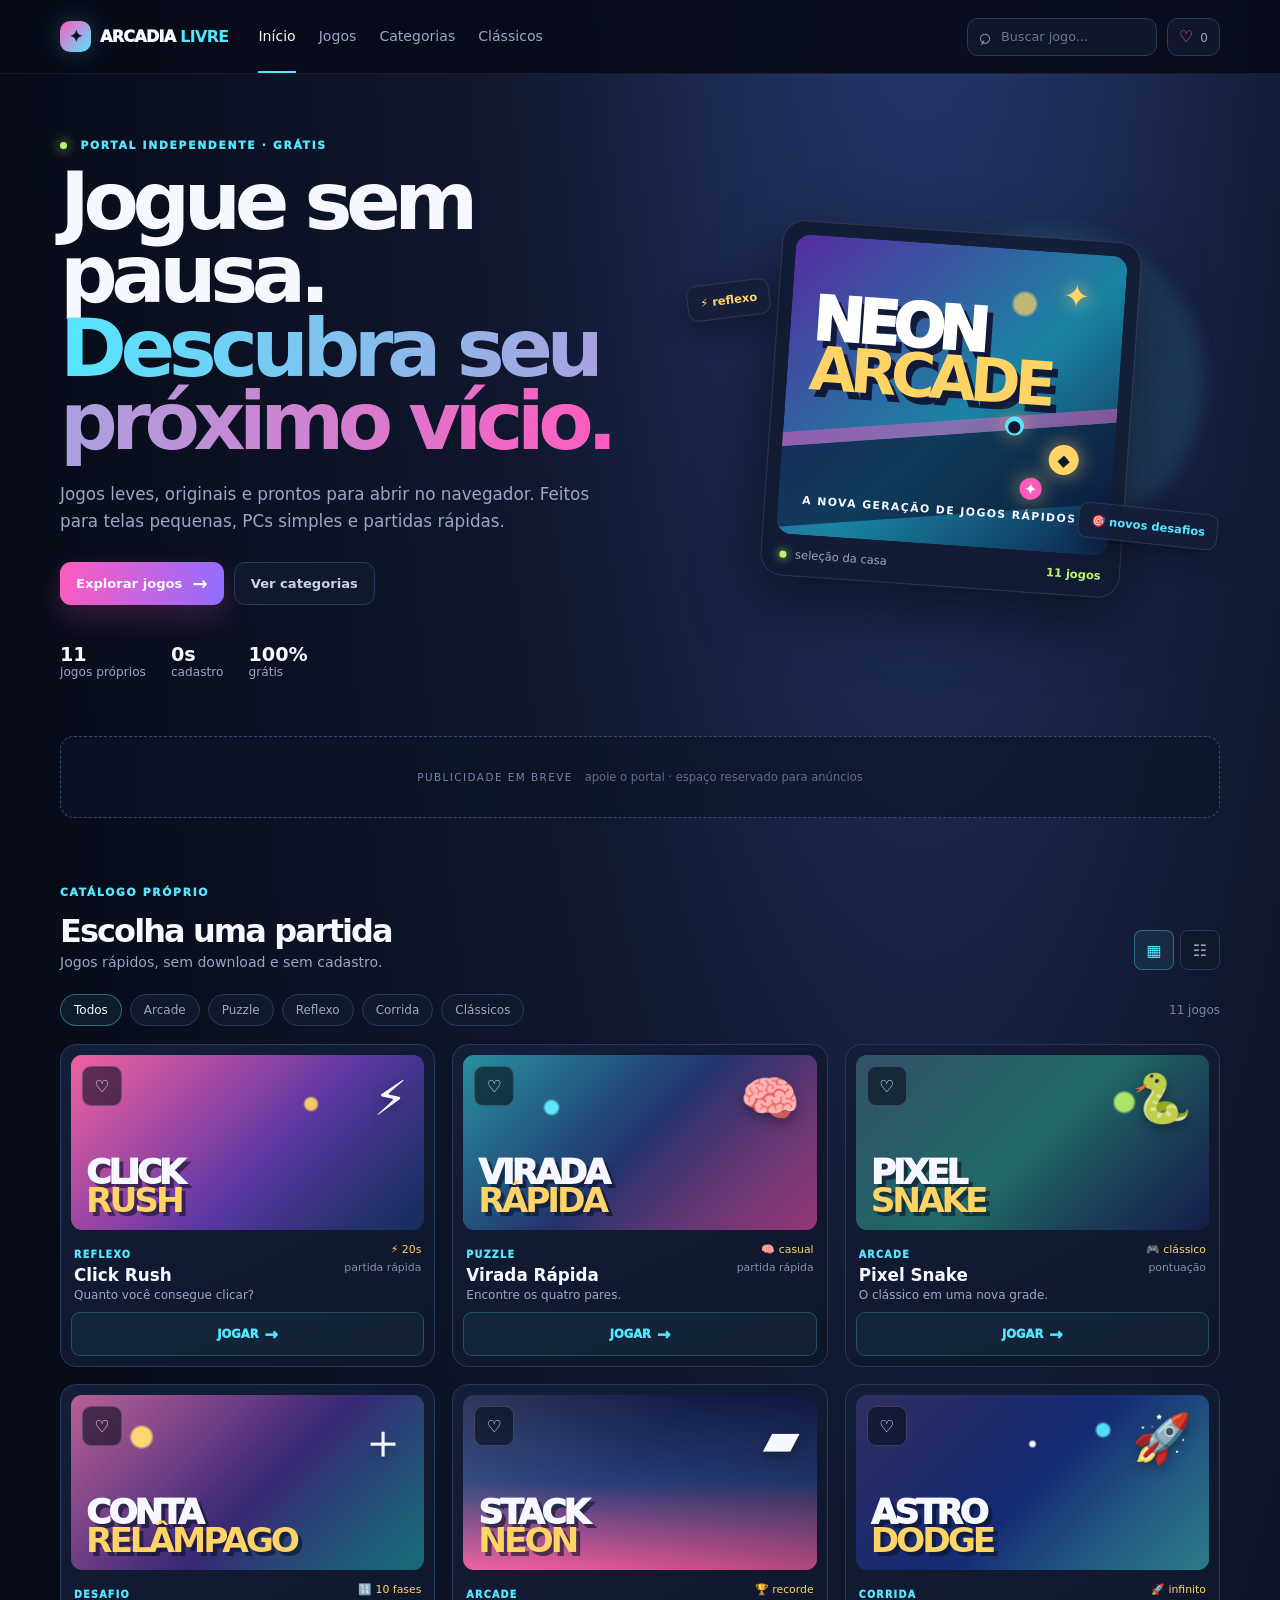
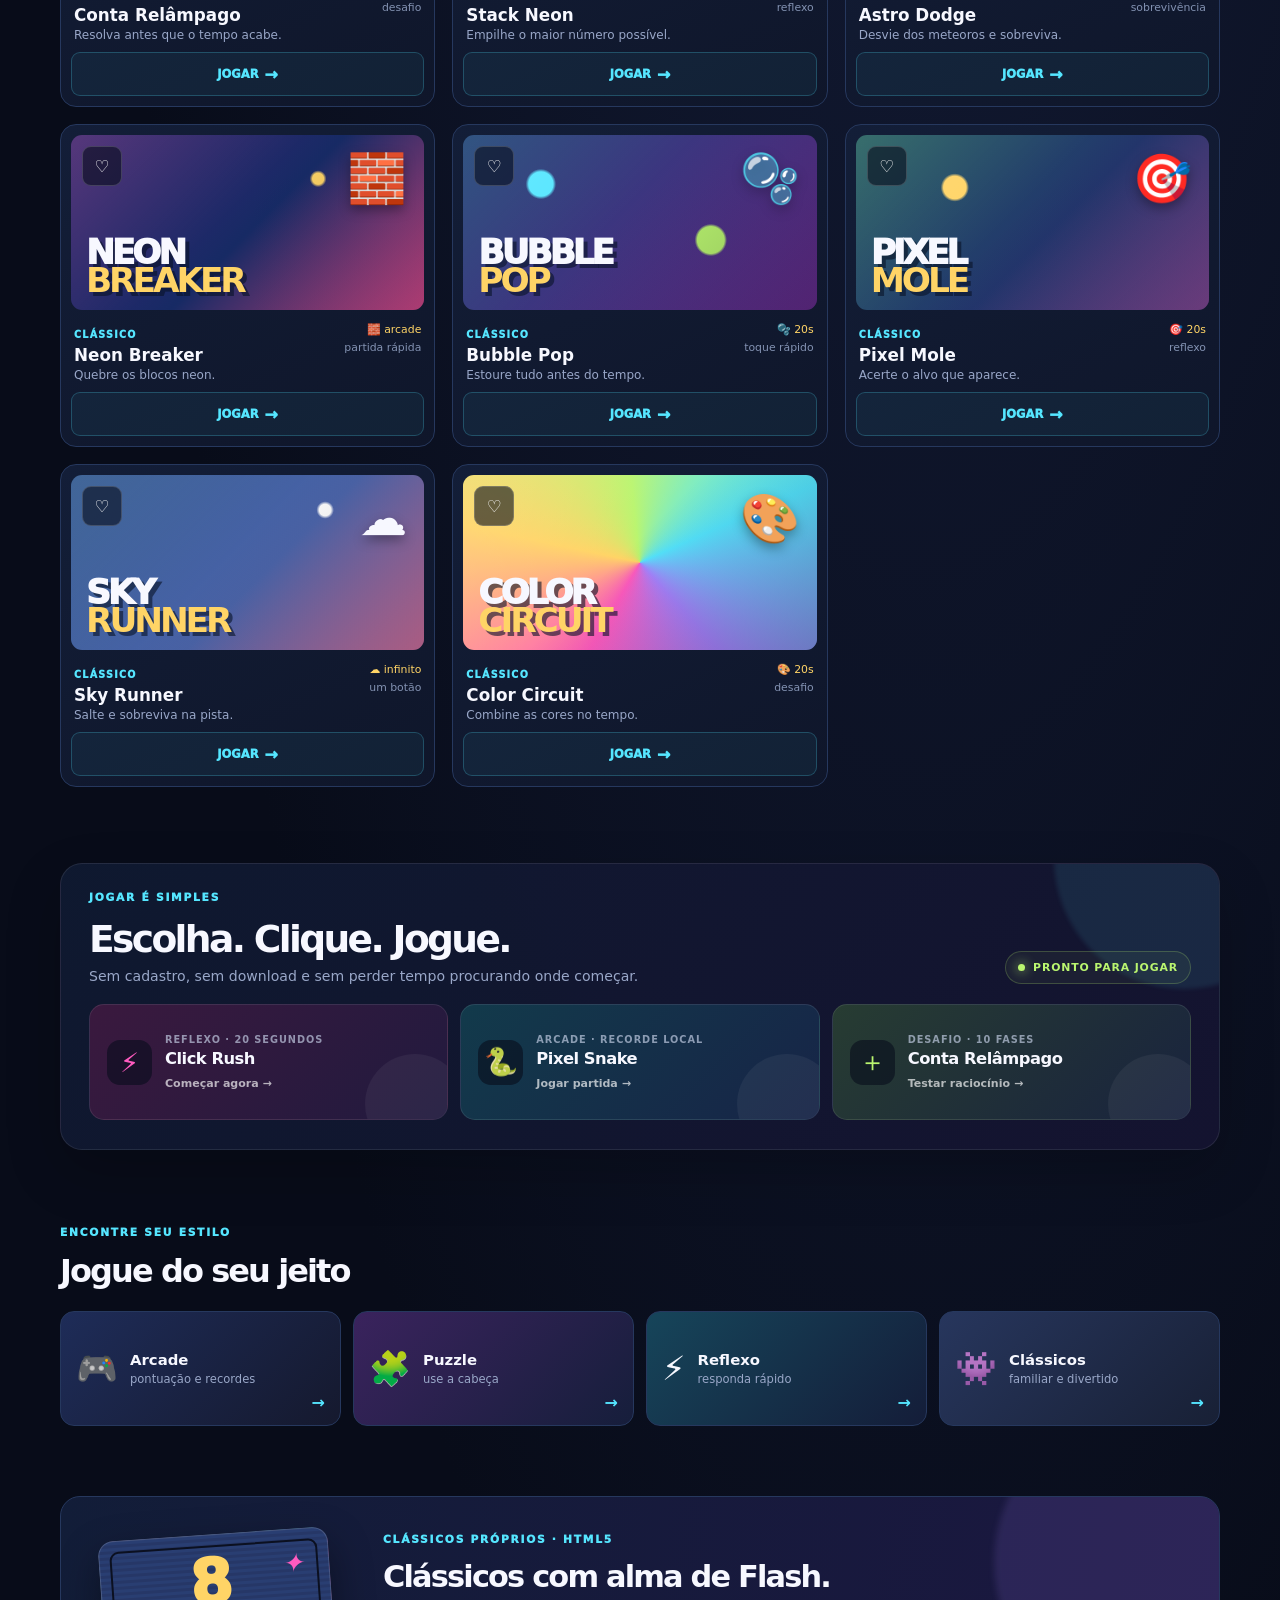
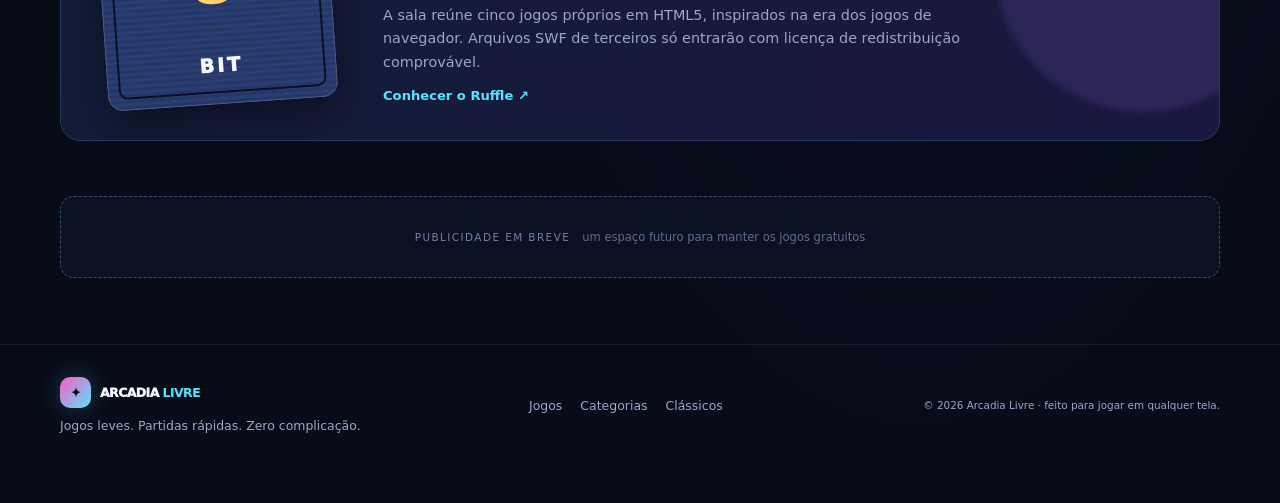
==== index.html @ 0cf94b34 "Refina jogabilidade e identidade visual Melhora a aleatoriedade, o feedback, a pontuação, a acessibi" ====
<!doctype html>
<html lang="pt-BR">
<head>
  <meta charset="utf-8">
  <meta name="viewport" content="width=device-width, initial-scale=1">
  <title>Arcadia Livre — jogos grátis</title>
  <meta name="description" content="Um portal independente com jogos próprios, rápidos e gratuitos para celular e PC.">
  <meta name="theme-color" content="#0a1022">
  <link rel="icon" href="favicon.svg" type="image/svg+xml">
  <link rel="manifest" href="manifest.webmanifest">
  <link rel="stylesheet" href="styles.css?v=13">
</head>
<body>
  <a class="skip-link" href="#catalogo">Pular para os jogos</a>
  <header class="site-header"><div class="header-inner"><a class="brand" href="#inicio" aria-label="Arcadia Livre"><span class="brand-mark">✦</span><span>ARCADIA <b>LIVRE</b></span></a><button class="menu-toggle" id="menu-toggle" aria-label="Abrir menu" aria-expanded="false">☰</button><nav class="main-nav"><a class="active" href="#inicio">Início</a><a href="#catalogo">Jogos</a><a href="#categorias">Categorias</a><a href="#flash">Clássicos</a></nav><div class="header-actions"><label class="search"><span>⌕</span><input id="search" type="search" placeholder="Buscar jogo..." aria-label="Buscar jogo"></label><button class="header-fav" id="show-favorites" aria-label="Mostrar favoritos">♡ <span id="fav-count">0</span></button></div></div></header>
  <main id="inicio">
    <section class="hero"><div class="hero-copy"><p class="eyebrow"><i></i> portal independente · grátis</p><h1>Jogue sem pausa.<br><em>Descubra seu próximo vício.</em></h1><p class="hero-text">Jogos leves, originais e prontos para abrir no navegador. Feitos para telas pequenas, PCs simples e partidas rápidas.</p><div class="hero-actions"><a class="button button-primary" href="#catalogo">Explorar jogos <span>→</span></a><a class="button button-quiet" href="#categorias">Ver categorias</a></div><div class="hero-stats"><span><strong>11</strong> jogos próprios</span><span><strong>0s</strong> cadastro</span><span><strong>100%</strong> grátis</span></div></div><div class="hero-stage"><div class="hero-glow"></div><div class="hero-game-card"><div class="hero-cover"><span class="hero-spark">✦</span><span class="hero-cover-title">NEON<br><b>ARCADE</b></span><span class="hero-cover-sub">A nova geração de jogos rápidos</span><span class="hero-coin c1">◆</span><span class="hero-coin c2">●</span><span class="hero-coin c3">✦</span></div><div class="hero-card-foot"><span><i class="online-dot"></i> seleção da casa</span><strong>11 jogos</strong></div></div><span class="float-chip chip-one">⚡ reflexo</span><span class="float-chip chip-two">🎯 novos desafios</span></div></section>
    <div class="ad-slot"><span>PUBLICIDADE EM BREVE</span><small>apoie o portal · espaço reservado para anúncios</small></div>
    <section id="catalogo" class="catalog-section"><div class="section-top"><div><p class="eyebrow">catálogo próprio</p><h2>Escolha uma partida</h2><p class="section-sub">Jogos rápidos, sem download e sem cadastro.</p></div><div class="view-toggle"><button class="view-active" aria-label="Visualização em grade">▦</button><button aria-label="Visualização em lista">☷</button></div></div><div class="filter-row" id="categories"><button class="filter active" data-filter="all">Todos</button><button class="filter" data-filter="arcade">Arcade</button><button class="filter" data-filter="puzzle">Puzzle</button><button class="filter" data-filter="reflexo">Reflexo</button><button class="filter" data-filter="corrida">Corrida</button><button class="filter" data-filter="classico">Clássicos</button><span class="result-count" id="result-count" aria-live="polite"></span></div><div class="game-grid" id="game-grid">
      <article class="game-card" data-id="click" data-category="reflexo arcade" data-title="Click Rush"><div class="cover cover-click"><span class="cover-icon">⚡</span><span class="cover-label">CLICK<br><b>RUSH</b></span><button class="heart" aria-label="Favoritar Click Rush">♡</button></div><div class="card-info"><div><span class="category">REFLEXO</span><h3>Click Rush</h3><p>Quanto você consegue clicar?</p></div><div class="card-meta"><span>⚡ 20s</span><span>partida rápida</span></div></div><a class="play-card" href="click-rush.html" data-game="click">JOGAR <span>→</span></a></article>
      <article class="game-card" data-id="memory" data-category="puzzle" data-title="Virada Rápida"><div class="cover cover-memory"><span class="cover-icon">🧠</span><span class="cover-label">VIRADA<br><b>RÁPIDA</b></span><button class="heart" aria-label="Favoritar Virada Rápida">♡</button></div><div class="card-info"><div><span class="category">PUZZLE</span><h3>Virada Rápida</h3><p>Encontre os quatro pares.</p></div><div class="card-meta"><span>🧠 casual</span><span>partida rápida</span></div></div><a class="play-card" href="virada-rapida.html" data-game="memory">JOGAR <span>→</span></a></article>
      <article class="game-card" data-id="snake" data-category="arcade classico" data-title="Pixel Snake"><div class="cover cover-snake"><span class="cover-icon">🐍</span><span class="cover-label">PIXEL<br><b>SNAKE</b></span><button class="heart" aria-label="Favoritar Pixel Snake">♡</button></div><div class="card-info"><div><span class="category">ARCADE</span><h3>Pixel Snake</h3><p>O clássico em uma nova grade.</p></div><div class="card-meta"><span>🎮 clássico</span><span>pontuação</span></div></div><a class="play-card" href="pixel-snake.html" data-game="snake">JOGAR <span>→</span></a></article>
      <article class="game-card" data-id="math" data-category="puzzle reflexo" data-title="Conta Relâmpago"><div class="cover cover-math"><span class="cover-icon">＋</span><span class="cover-label">CONTA<br><b>RELÂMPAGO</b></span><button class="heart" aria-label="Favoritar Conta Relâmpago">♡</button></div><div class="card-info"><div><span class="category">DESAFIO</span><h3>Conta Relâmpago</h3><p>Resolva antes que o tempo acabe.</p></div><div class="card-meta"><span>🔢 10 fases</span><span>desafio</span></div></div><a class="play-card" href="conta-relampago.html" data-game="math">JOGAR <span>→</span></a></article>
      <article class="game-card" data-id="stack" data-category="arcade reflexo" data-title="Stack Neon"><div class="cover cover-stack"><span class="cover-icon">▰</span><span class="cover-label">STACK<br><b>NEON</b></span><button class="heart" aria-label="Favoritar Stack Neon">♡</button></div><div class="card-info"><div><span class="category">ARCADE</span><h3>Stack Neon</h3><p>Empilhe o maior número possível.</p></div><div class="card-meta"><span>🏆 recorde</span><span>reflexo</span></div></div><a class="play-card" href="stack-neon.html" data-game="stack">JOGAR <span>→</span></a></article>
      <article class="game-card" data-id="dodge" data-category="corrida arcade" data-title="Astro Dodge"><div class="cover cover-dodge"><span class="cover-icon">🚀</span><span class="cover-label">ASTRO<br><b>DODGE</b></span><button class="heart" aria-label="Favoritar Astro Dodge">♡</button></div><div class="card-info"><div><span class="category">CORRIDA</span><h3>Astro Dodge</h3><p>Desvie dos meteoros e sobreviva.</p></div><div class="card-meta"><span>🚀 infinito</span><span>sobrevivência</span></div></div><a class="play-card" href="astro-dodge.html" data-game="dodge">JOGAR <span>→</span></a></article>
      <article class="game-card" data-id="breaker" data-category="classico arcade" data-title="Neon Breaker"><div class="cover cover-breaker"><span class="cover-icon">🧱</span><span class="cover-label">NEON<br><b>BREAKER</b></span><button class="heart" aria-label="Favoritar Neon Breaker">♡</button></div><div class="card-info"><div><span class="category">CLÁSSICO</span><h3>Neon Breaker</h3><p>Quebre os blocos neon.</p></div><div class="card-meta"><span>🧱 arcade</span><span>partida rápida</span></div></div><a class="play-card" href="neon-breaker.html" data-game="breaker">JOGAR <span>→</span></a></article>
      <article class="game-card" data-id="pop" data-category="classico reflexo" data-title="Bubble Pop"><div class="cover cover-pop"><span class="cover-icon">🫧</span><span class="cover-label">BUBBLE<br><b>POP</b></span><button class="heart" aria-label="Favoritar Bubble Pop">♡</button></div><div class="card-info"><div><span class="category">CLÁSSICO</span><h3>Bubble Pop</h3><p>Estoure tudo antes do tempo.</p></div><div class="card-meta"><span>🫧 20s</span><span>toque rápido</span></div></div><a class="play-card" href="bubble-pop.html" data-game="pop">JOGAR <span>→</span></a></article>
      <article class="game-card" data-id="mole" data-category="classico arcade" data-title="Pixel Mole"><div class="cover cover-mole"><span class="cover-icon">🎯</span><span class="cover-label">PIXEL<br><b>MOLE</b></span><button class="heart" aria-label="Favoritar Pixel Mole">♡</button></div><div class="card-info"><div><span class="category">CLÁSSICO</span><h3>Pixel Mole</h3><p>Acerte o alvo que aparece.</p></div><div class="card-meta"><span>🎯 20s</span><span>reflexo</span></div></div><a class="play-card" href="pixel-mole.html" data-game="mole">JOGAR <span>→</span></a></article>
      <article class="game-card" data-id="runner" data-category="classico corrida" data-title="Sky Runner"><div class="cover cover-runner"><span class="cover-icon">☁️</span><span class="cover-label">SKY<br><b>RUNNER</b></span><button class="heart" aria-label="Favoritar Sky Runner">♡</button></div><div class="card-info"><div><span class="category">CLÁSSICO</span><h3>Sky Runner</h3><p>Salte e sobreviva na pista.</p></div><div class="card-meta"><span>☁️ infinito</span><span>um botão</span></div></div><a class="play-card" href="sky-runner.html" data-game="runner">JOGAR <span>→</span></a></article>
      <article class="game-card" data-id="color" data-category="classico puzzle" data-title="Color Circuit"><div class="cover cover-color"><span class="cover-icon">🎨</span><span class="cover-label">COLOR<br><b>CIRCUIT</b></span><button class="heart" aria-label="Favoritar Color Circuit">♡</button></div><div class="card-info"><div><span class="category">CLÁSSICO</span><h3>Color Circuit</h3><p>Combine as cores no tempo.</p></div><div class="card-meta"><span>🎨 20s</span><span>desafio</span></div></div><a class="play-card" href="color-circuit.html" data-game="color">JOGAR <span>→</span></a></article>
    </div><div class="empty-search" id="empty-search" hidden><span>🕹️</span><h3>Nenhum jogo encontrado</h3><p>Tente outro nome ou categoria.</p></div></section>
    <section class="player-section hub-guide" id="player"><div class="hub-guide-head"><div><p class="eyebrow">jogar é simples</p><h2 id="game-title">Escolha. Clique. Jogue.</h2><p class="section-sub">Sem cadastro, sem download e sem perder tempo procurando onde começar.</p></div><span class="hub-badge"><i></i> pronto para jogar</span></div><div id="game-root" class="hub-guide-grid"><a class="hub-feature hub-feature-pink" href="click-rush.html"><span class="hub-feature-icon">⚡</span><span><small>reflexo · 20 segundos</small><strong>Click Rush</strong><em>Começar agora →</em></span></a><a class="hub-feature hub-feature-cyan" href="pixel-snake.html"><span class="hub-feature-icon">🐍</span><span><small>arcade · recorde local</small><strong>Pixel Snake</strong><em>Jogar partida →</em></span></a><a class="hub-feature hub-feature-lime" href="conta-relampago.html"><span class="hub-feature-icon">＋</span><span><small>desafio · 10 fases</small><strong>Conta Relâmpago</strong><em>Testar raciocínio →</em></span></a></div></section>
    <section id="categorias" class="category-section"><div class="section-top"><div><p class="eyebrow">encontre seu estilo</p><h2>Jogue do seu jeito</h2></div></div><div class="category-grid"><a href="#catalogo" data-category-link="arcade" class="category-tile tile-arcade"><span>🎮</span><div><strong>Arcade</strong><small>pontuação e recordes</small></div><b>→</b></a><a href="#catalogo" data-category-link="puzzle" class="category-tile tile-puzzle"><span>🧩</span><div><strong>Puzzle</strong><small>use a cabeça</small></div><b>→</b></a><a href="#catalogo" data-category-link="reflexo" class="category-tile tile-reflex"><span>⚡</span><div><strong>Reflexo</strong><small>responda rápido</small></div><b>→</b></a><a href="#catalogo" data-category-link="classico" class="category-tile tile-classic"><span>👾</span><div><strong>Clássicos</strong><small>familiar e divertido</small></div><b>→</b></a></div></section>
    <section id="flash" class="classic-section"><div class="classic-art"><span>8</span><span>BIT</span><i>✦</i></div><div class="classic-copy"><p class="eyebrow">clássicos próprios · HTML5</p><h2>Clássicos com alma de Flash.</h2><p>A sala reúne cinco jogos próprios em HTML5, inspirados na era dos jogos de navegador. Arquivos SWF de terceiros só entrarão com licença de redistribuição comprovável.</p><a class="text-link" href="https://ruffle.rs/">Conhecer o Ruffle ↗</a></div></section>
    <div class="ad-slot ad-bottom"><span>PUBLICIDADE EM BREVE</span><small>um espaço futuro para manter os jogos gratuitos</small></div>
  </main>
  <footer><div><a class="brand" href="#inicio"><span class="brand-mark">✦</span><span>ARCADIA <b>LIVRE</b></span></a><p>Jogos leves. Partidas rápidas. Zero complicação.</p></div><div class="footer-links"><a href="#catalogo">Jogos</a><a href="#categorias">Categorias</a><a href="#flash">Clássicos</a></div><small>© 2026 Arcadia Livre · feito para jogar em qualquer tela.</small></footer>
  <script src="game.js?v=27"></script>
</body>
</html>
---- styles.css ----
:root{--bg:#080c19;--bg2:#0c1224;--panel:#111a31;--panel2:#162342;--line:#26385e;--text:#f7f8ff;--muted:#99a7c8;--cyan:#55e6ff;--pink:#ff5bbf;--lime:#baf56f;--yellow:#ffd466;--purple:#a884ff;--shadow:0 24px 65px #0008}*{box-sizing:border-box}html{scroll-behavior:smooth;scroll-padding-top:90px}section[id]{scroll-margin-top:90px}body{margin:0;color:var(--text);background:radial-gradient(ellipse at 72% -12%,#293d78 0,#10172e 34%,var(--bg) 70%);font-family:Inter,ui-sans-serif,system-ui,-apple-system,BlinkMacSystemFont,"Segoe UI",Roboto,Arial,sans-serif}a{color:inherit;text-decoration:none}button,input{font:inherit;color:inherit}.site-header{height:74px;position:sticky;top:0;z-index:20;background:#080c19e8;border-bottom:1px solid #ffffff12;backdrop-filter:blur(17px)}.header-inner{width:min(1160px,calc(100% - 30px));height:100%;margin:auto;display:flex;align-items:center;gap:30px}.brand{display:flex;align-items:center;gap:9px;font-weight:950;letter-spacing:-.045em;white-space:nowrap}.brand b{color:var(--cyan)}.brand-mark{width:31px;height:31px;border-radius:10px;display:grid;place-items:center;background:linear-gradient(135deg,var(--pink),var(--cyan));color:#09101c;box-shadow:0 0 23px #55e6ff38}.main-nav{display:flex;gap:23px;color:var(--muted);font-size:.88rem;height:100%;align-items:center}.menu-toggle{display:none;border:1px solid var(--line);background:#10182c;border-radius:9px;width:40px;height:40px;cursor:pointer;color:var(--cyan)}.main-nav a{height:100%;display:flex;align-items:center;border-bottom:2px solid transparent}.main-nav a:hover,.main-nav a.active{color:var(--text);border-color:var(--cyan)}.header-actions{margin-left:auto;display:flex;gap:10px;align-items:center}.search{height:38px;width:190px;display:flex;align-items:center;gap:8px;border:1px solid var(--line);border-radius:11px;background:#10172b;padding:0 10px;color:var(--muted)}.search span{font-size:1.35rem;line-height:0;transform:rotate(-15deg)}.search input{border:0;outline:0;background:transparent;width:100%;font-size:.8rem}.search:focus-within{outline:3px solid var(--cyan);outline-offset:3px}.search input::placeholder{color:#697797}.header-fav{border:1px solid var(--line);background:#10172b;border-radius:11px;height:38px;padding:0 11px;cursor:pointer;color:var(--pink)}.header-fav span{color:var(--muted);font-size:.75rem;margin-left:2px}main{width:min(1160px,calc(100% - 30px));margin:auto}.hero{min-height:540px;display:grid;grid-template-columns:1.03fr .97fr;gap:50px;align-items:center;padding:65px 0 53px}.eyebrow{font-size:.67rem;text-transform:uppercase;letter-spacing:.16em;font-weight:950;color:var(--cyan);margin:0 0 13px}.eyebrow i{width:7px;height:7px;display:inline-block;border-radius:50%;background:var(--lime);box-shadow:0 0 12px var(--lime);margin-right:8px}.hero h1{font-size:clamp(3.1rem,6.3vw,5.6rem);line-height:.91;letter-spacing:-.08em;margin:0 0 22px}.hero h1 em{font-style:normal;background:linear-gradient(90deg,var(--cyan),var(--pink));-webkit-background-clip:text;background-clip:text;color:transparent}.hero-text{color:var(--muted);font-size:1.05rem;line-height:1.65;max-width:530px;margin:0 0 26px}.hero-actions{display:flex;gap:10px;flex-wrap:wrap}.button{min-height:43px;border-radius:11px;border:1px solid var(--line);padding:0 16px;display:inline-flex;align-items:center;justify-content:center;font-weight:850;font-size:.82rem;cursor:pointer}.button-primary{background:linear-gradient(100deg,var(--pink),#906dff);border:0;box-shadow:0 12px 28px #ff5bbf30}.button-primary span{font-size:1.15rem;margin-left:10px}.restart-game{margin-top:18px}.button-quiet{background:#10182c;color:#c9d3ec}.button-quiet:hover{background:#182541}.hero-stats{display:flex;gap:25px;margin-top:39px;color:var(--muted);font-size:.76rem}.hero-stats strong{display:block;color:var(--text);font-size:1.2rem;line-height:1.1}.hero-stage{height:400px;position:relative;display:grid;place-items:center}.hero-glow{position:absolute;width:310px;height:310px;border-radius:50%;background:#55e6ff20;filter:blur(9px);right:18px;top:18px}.hero-game-card{z-index:1;width:min(360px,85%);border:1px solid #ffffff1c;border-radius:22px;background:#111a31d9;box-shadow:var(--shadow);padding:13px;transform:rotate(4deg);transition:transform .4s}.hero-game-card:hover{transform:rotate(0) translateY(-7px)}.hero-cover{height:300px;border-radius:15px;position:relative;overflow:hidden;background:radial-gradient(circle at 70% 18%,#ffd466b3 0 3%,transparent 4%),radial-gradient(circle at 22% 32%,#55e6ff 0 2%,transparent 3%),linear-gradient(135deg,#572ca0,#1a84a3 55%,#0d254d)}.hero-cover:after{content:"";position:absolute;inset:auto -20px 30px -20px;height:80px;background:#0b1737aa;transform:rotate(-8deg);box-shadow:0 -14px 0 #ff5bbf77}.hero-spark{position:absolute;top:24px;right:35px;color:var(--yellow);font-size:2rem;text-shadow:0 0 17px var(--yellow)}.hero-cover-title{position:absolute;z-index:1;left:22px;top:60px;font-weight:950;letter-spacing:-.1em;font-size:3.8rem;line-height:.8;color:white;text-shadow:6px 7px 0 #111b39}.hero-cover-title b{color:var(--yellow)}.hero-cover-sub{position:absolute;z-index:1;left:24px;bottom:28px;font-size:.68rem;text-transform:uppercase;letter-spacing:.13em;font-weight:850}.hero-coin{position:absolute;border-radius:50%;display:grid;place-items:center;font-size:1rem;color:#10172b;background:var(--yellow);box-shadow:0 0 20px #ffd46699;z-index:1}.hero-coin.c1{width:30px;height:30px;right:35px;bottom:78px}.hero-coin.c2{width:19px;height:19px;right:92px;bottom:114px;background:var(--cyan)}.hero-coin.c3{width:22px;height:22px;right:70px;bottom:51px;background:var(--pink);color:white}.hero-card-foot{display:flex;justify-content:space-between;padding:13px 5px 1px;color:var(--muted);font-size:.72rem}.hero-card-foot strong{color:var(--lime)}.online-dot{display:inline-block;width:7px;height:7px;border-radius:50%;background:var(--lime);box-shadow:0 0 10px var(--lime);margin-right:5px}.float-chip{position:absolute;z-index:2;padding:10px 12px;border-radius:10px;background:#151f3ae8;border:1px solid #ffffff1c;box-shadow:0 10px 28px #0005;font-size:.72rem;font-weight:800}.chip-one{left:5px;top:73px;color:var(--yellow);transform:rotate(-7deg)}.chip-two{right:2px;bottom:65px;color:var(--cyan);transform:rotate(6deg)}.ad-slot{height:82px;border:1px dashed #3c4c72;border-radius:14px;background:#0d1428a8;display:flex;align-items:center;justify-content:center;gap:12px;margin:4px 0 68px;color:#7483a6;font-size:.65rem;letter-spacing:.14em}.ad-slot small{letter-spacing:0;text-transform:none;font-size:.72rem;color:#5f6d8e}.section-top{display:flex;align-items:end;justify-content:space-between;gap:20px}.section-top h2,.player-top h2{font-size:2rem;letter-spacing:-.06em;margin:0}.section-sub{color:var(--muted);margin:4px 0 0;font-size:.88rem}.view-toggle{display:flex;gap:6px}.view-toggle button{border:1px solid var(--line);background:#10182c;color:var(--muted);border-radius:8px;width:40px;height:40px;cursor:pointer}.view-toggle .view-active{color:var(--cyan);border-color:#55e6ff55;background:#55e6ff12}.filter-row{display:flex;align-items:center;gap:8px;flex-wrap:wrap;margin:24px 0 18px}.filter{border:1px solid var(--line);background:#10182c;border-radius:999px;padding:8px 13px;color:var(--muted);font-size:.75rem;cursor:pointer}.filter:hover,.filter.active{color:var(--text);border-color:#55e6ff66;background:#55e6ff12}.result-count{margin-left:auto;color:#7786a8;font-size:.75rem}.game-grid{display:grid;grid-template-columns:repeat(3,1fr);gap:17px}.game-card{position:relative;overflow:hidden;border:1px solid var(--line);background:linear-gradient(155deg,#131e38,#0f162a);border-radius:16px;padding:10px;transition:transform .2s,border-color .2s,box-shadow .2s}.game-card:hover{transform:translateY(-5px);border-color:#5c75ad;box-shadow:0 15px 34px #0005}.cover{height:175px;border-radius:11px;position:relative;overflow:hidden;display:flex;align-items:end;padding:15px}.cover:after{content:"";position:absolute;inset:0;background:linear-gradient(135deg,#ffffff1f,transparent 45%,#080c1944)}.cover-icon{position:absolute;z-index:1;right:17px;top:15px;font-size:3rem;filter:drop-shadow(0 5px 6px #0005)}.cover-label{z-index:1;font-size:2.15rem;font-weight:950;line-height:.83;letter-spacing:-.09em;text-shadow:4px 4px 0 #09122699}.cover-label b{color:var(--yellow)}.cover-click{background:radial-gradient(circle at 68% 28%,#ffd466 0 2%,transparent 3%),linear-gradient(135deg,#ec4c94,#5d3aa9 58%,#173a73)}.cover-memory{background:radial-gradient(circle at 25% 30%,#55e6ff 0 2%,transparent 3%),linear-gradient(135deg,#0b7f90,#25346e 50%,#c64799)}.cover-snake{background:radial-gradient(circle at 76% 27%,#baf56f 0 3%,transparent 4%),linear-gradient(135deg,#173a55,#226c68 50%,#1a245d)}.cover-math{background:radial-gradient(circle at 20% 24%,#ffd466 0 3%,transparent 4%),linear-gradient(135deg,#ad4a89,#392a79 55%,#1b8e9a)}.cover-stack{background:linear-gradient(180deg,#121b46,#263d77 50%,#f05d9e)}.cover-dodge{background:radial-gradient(circle at 50% 28%,#ffffff 0 1%,transparent 2%),radial-gradient(circle at 70% 20%,#55e6ff 0 2%,transparent 3%),linear-gradient(135deg,#15124b,#162e78 52%,#39a2b0)}.heart{position:absolute;z-index:2;top:11px;left:11px;width:40px;height:40px;border-radius:9px;border:1px solid #ffffff2b;background:#080d1b99;color:white;cursor:pointer;font-size:1.05rem}.heart.saved{color:var(--pink);background:#ff5bbf25}.card-info{display:flex;justify-content:space-between;gap:8px;padding:13px 3px 10px}.category{font-size:.6rem;letter-spacing:.13em;color:var(--cyan);font-weight:950}.card-info h3{font-size:1.05rem;margin:3px 0}.card-info p{font-size:.75rem;color:var(--muted);margin:0}.card-meta{display:flex;flex-direction:column;gap:5px;align-items:end;color:#8392b2;font-size:.68rem;white-space:nowrap}.card-meta span:first-child{color:var(--yellow)}.play-card{display:flex;align-items:center;justify-content:center;width:100%;height:44px;border:1px solid #55e6ff3b;background:#55e6ff0e;border-radius:9px;color:var(--cyan);font-size:.72rem;font-weight:950;cursor:pointer;transition:.2s}.play-card:hover{background:#55e6ff20}.play-card span{font-size:1rem;margin-left:6px}.game-grid.list-view{grid-template-columns:1fr}.game-grid.list-view .game-card{display:grid;grid-template-columns:170px 1fr auto;gap:14px;align-items:center}.game-grid.list-view .cover{height:112px}.game-grid.list-view .card-info{padding:8px 0}.game-grid.list-view .card-actions{width:110px}.game-grid.list-view .play-card{width:100%}.empty-search{text-align:center;padding:50px;color:var(--muted)}.empty-search span{font-size:2.5rem}.empty-search h3{color:var(--text);margin:12px 0 3px}.empty-search p{margin:0}.player-section{margin:76px 0}.standalone-page{max-width:960px;margin:40px auto}.standalone-page h1{font-size:clamp(1.8rem,4vw,3rem);margin:0}.standalone-info{margin-top:20px;padding:18px 20px;border:1px solid var(--line);border-radius:14px;background:#10182c}.standalone-info h2{font-size:1rem;margin:0 0 6px}.standalone-info p{color:var(--muted);margin:0;line-height:1.6}.card-actions{display:flex;flex-direction:column;gap:4px}.details-link{display:inline-block;margin-top:4px;color:var(--cyan);font-size:.78rem;font-weight:800;text-decoration:none;text-align:center}.details-link:hover{text-decoration:underline}.card-link{cursor:pointer}.card-link:focus-visible{outline:3px solid var(--cyan);outline-offset:4px}.player-top{display:flex;align-items:end;justify-content:space-between;margin-bottom:17px}.player-actions{display:flex;gap:8px}.close-game{color:var(--pink)}.fullscreen-game{color:var(--cyan)}.game-root{min-height:350px;border:1px solid var(--line);border-radius:18px;background:radial-gradient(circle at 50% 0,#19274a,#0a1020 70%);display:grid;place-items:center;padding:26px;overflow:hidden}.empty-player{text-align:center;color:var(--muted)}.controller{font-size:3.4rem;filter:drop-shadow(0 8px 12px #0007)}.empty-player h3{color:var(--text);margin:12px 0 4px}.empty-player p{margin:0;font-size:.85rem}.game-ui{width:min(100%,650px);text-align:center;user-select:none}.game-ui button,.game-ui canvas{touch-action:manipulation}.game-controls,.game-controls button,.tap-target,.stack-button,.memory-card{touch-action:none}.game-ui h3{margin:0 0 6px;font-size:1.25rem}.game-ui p{color:var(--muted);margin:4px 0 19px}.score{color:var(--yellow);font-weight:950}.timer{color:var(--cyan);font-weight:950}.tap-target{width:125px;height:125px;border:0;border-radius:50%;background:linear-gradient(140deg,var(--pink),#876cff);font-size:2.2rem;cursor:pointer;box-shadow:0 0 0 11px #ff5bbf16,0 16px 45px #ff5bbf55}.tap-target:active{transform:scale(.94)}.memory-grid{display:grid;grid-template-columns:repeat(4,minmax(0,1fr));width:min(100%,300px);gap:10px;justify-content:center}.memory-card{height:72px;border:1px solid var(--line);background:#182544;border-radius:11px;cursor:pointer;font-size:1.5rem}.snake-wrap canvas{touch-action:none}.memory-card.flipped{background:#2b4275;border-color:var(--cyan)}.snake-wrap canvas,.dodge-wrap canvas{max-width:100%;border:1px solid var(--line);background:#070c18;border-radius:10px;image-rendering:pixelated}.game-controls{display:flex;justify-content:center;gap:7px;margin-top:11px}.game-controls button{width:44px;height:44px;border:1px solid var(--line);background:#172441;border-radius:8px;cursor:pointer}.math-answer{display:flex;justify-content:center;gap:7px;flex-wrap:wrap}.math-answer button{border:1px solid var(--line);background:#172441;border-radius:9px;padding:10px 18px;cursor:pointer}.math-answer button:hover{border-color:var(--cyan);color:var(--cyan)}.stack-button{border:0;background:linear-gradient(90deg,var(--pink),var(--cyan));height:43px;padding:0 24px;border-radius:10px;font-weight:950;cursor:pointer}.category-section{margin:70px 0}.category-grid{display:grid;grid-template-columns:repeat(4,1fr);gap:12px;margin-top:21px}.category-tile{min-height:115px;border:1px solid var(--line);border-radius:14px;padding:15px;display:flex;align-items:center;gap:12px;position:relative;overflow:hidden;background:#121c33;transition:.2s}.category-tile:hover{transform:translateY(-4px);border-color:#5c75ad}.category-tile>span{font-size:2.1rem}.category-tile strong{display:block;font-size:.93rem}.category-tile small{display:block;color:var(--muted);margin-top:3px;font-size:.72rem}.category-tile>b{position:absolute;right:15px;bottom:13px;color:var(--cyan)}.tile-arcade{background:linear-gradient(135deg,#1e2c58,#15192e)}.tile-puzzle{background:linear-gradient(135deg,#3a235d,#161e3b)}.tile-reflex{background:linear-gradient(135deg,#16455a,#141d39)}.tile-classic{background:linear-gradient(135deg,#27365d,#182035)}.classic-section{min-height:245px;display:flex;align-items:center;gap:50px;border:1px solid var(--line);border-radius:20px;padding:28px 42px;background:linear-gradient(100deg,#121d38,#1b1740);overflow:hidden;position:relative}.classic-section:after{content:"";width:300px;height:300px;border-radius:50%;background:#a884ff21;position:absolute;right:-75px;top:-85px;filter:blur(3px)}.classic-art{width:230px;height:170px;flex:none;border:1px solid #ffffff24;border-radius:15px;background:repeating-linear-gradient(0deg,#263767 0 3px,#293e72 3px 6px),linear-gradient(135deg,#ff5bbf,#55e6ff);display:grid;place-items:center;position:relative;box-shadow:0 17px 40px #0006;transform:rotate(-4deg)}.classic-art:before{content:"";position:absolute;inset:10px;border:2px solid #0b1020;border-radius:9px}.classic-art span{z-index:1;font-weight:950;letter-spacing:.15em;font-size:1.2rem}.classic-art span:first-child{color:var(--yellow);font-size:3.8rem;line-height:.7}.classic-art i{position:absolute;right:25px;top:18px;color:var(--pink);font-size:1.6rem}.classic-copy{z-index:1;max-width:620px}.classic-copy h2{font-size:1.9rem;letter-spacing:-.06em;margin:0 0 10px}.classic-copy p:not(.eyebrow){color:var(--muted);line-height:1.6;font-size:.9rem;margin:0}.text-link{display:inline-block;color:var(--cyan);font-weight:850;margin-top:14px;font-size:.82rem}.ad-bottom{margin:55px 0 66px}.player-section:fullscreen,.player-section.fullscreen-fallback{position:fixed;inset:0;z-index:9999;overflow:auto;min-height:100vh;margin:0;padding:28px clamp(16px,4vw,60px);background:#080c19;border-radius:0;border:0}.player-section:fullscreen .game-root,.player-section.fullscreen-fallback .game-root{min-height:calc(100vh - 100px);display:grid;place-items:center;border:0}.player-section:fullscreen .game-ui,.player-section.fullscreen-fallback .game-ui{width:min(100%,760px)}.not-found{min-height:calc(100vh - 170px);display:grid;place-content:center;justify-items:start;max-width:650px;margin:auto}.not-found h1{font-size:clamp(2.6rem,7vw,5rem);line-height:.95;letter-spacing:-.08em;margin:0 0 18px}.not-found p:not(.eyebrow){color:var(--muted);font-size:1rem;line-height:1.6;max-width:500px;margin:0 0 24px}footer{border-top:1px solid #ffffff12;padding:32px max(18px,calc((100% - 1160px)/2)) 70px;display:grid;grid-template-columns:1.2fr .8fr 1fr;gap:25px;color:var(--muted);font-size:.78rem}footer .brand{color:var(--text)}footer p{margin:10px 0 0}.footer-links{display:flex;gap:18px;align-items:center}.footer-links a:hover{color:var(--cyan)}footer small{align-self:center;text-align:right}@media(max-width:900px){.menu-toggle{display:grid;place-items:center}.main-nav{display:none;position:absolute;top:74px;left:10px;right:10px;height:auto;flex-direction:column;align-items:stretch;gap:0;padding:8px;border:1px solid var(--line);border-radius:12px;background:#0c1428f5;box-shadow:var(--shadow)}.main-nav.open{display:flex}.main-nav a{height:42px;padding:0 12px}.hero{grid-template-columns:1fr;gap:15px}.hero-stage{height:350px}.game-grid{grid-template-columns:repeat(2,1fr)}.category-grid{grid-template-columns:repeat(2,1fr)}footer{grid-template-columns:1fr 1fr}.footer-links{justify-content:flex-end}footer small{grid-column:1/-1;text-align:left}}@media(max-width:560px){.header-inner{width:calc(100% - 20px)}.header-actions{gap:5px}.search{width:clamp(92px,calc(100vw - 176px),160px);padding:0 8px;justify-content:flex-start}.search input{display:block}.search span{font-size:1.25rem}.hero{padding-top:45px}.hero h1{font-size:3.2rem}.hero-stats{gap:15px}.hero-stage{height:290px}.hero-game-card{width:285px}.hero-cover{height:220px}.hero-cover-title{font-size:3rem}.float-chip{font-size:.62rem}.ad-slot{flex-direction:column;gap:5px}.section-top{align-items:start;flex-direction:column}.view-toggle{display:none}.game-grid{grid-template-columns:1fr}.filter-row{gap:6px}.filter{padding:7px 10px;font-size:.7rem}.result-count{width:100%;margin:3px 0 0}.player-top{align-items:start}.player-top h2{font-size:1.55rem}.category-grid{grid-template-columns:1fr 1fr}.category-tile{padding:11px;min-height:100px}.category-tile>span{font-size:1.65rem}.category-tile>b{right:10px;bottom:9px}.classic-section{flex-direction:column;align-items:start;gap:25px;padding:25px}.classic-art{width:190px;height:135px}.classic-copy h2{font-size:1.55rem}.memory-grid{width:min(100%,280px);gap:7px}.memory-card{height:58px}footer{display:flex;flex-direction:column;padding-bottom:95px}.footer-links{justify-content:flex-start}.footer-links a{font-size:.75rem}}

/* Foco visível consistente para teclado e leitores de tela */
button:focus-visible,a:focus-visible,input:focus-visible,[tabindex]:focus-visible{outline:3px solid var(--cyan);outline-offset:3px}
.tap-target:focus-visible{box-shadow:0 0 0 7px var(--bg),0 0 0 11px var(--cyan),0 16px 45px #55e6ff55}
.memory-card.flipped{transform:translateY(-2px);transition:transform .14s,background .14s,border-color .14s}
@media (prefers-reduced-motion:reduce){*,*::before,*::after{scroll-behavior:auto!important;animation-duration:.01ms!important;animation-iteration-count:1!important;transition-duration:.01ms!important}}

/* HUD compacto e legível em telas pequenas */
.game-ui>p{display:inline-flex;align-items:center;justify-content:center;gap:4px;max-width:100%;padding:8px 13px;border:1px solid #ffffff14;border-radius:999px;background:#0b1428b8;box-shadow:inset 0 1px #ffffff0b;color:#c4cee6;font-size:.78rem;line-height:1.35}
.game-ui h3{letter-spacing:-.025em}
.game-root{box-shadow:inset 0 1px #ffffff08,0 20px 55px #0003}
.game-ui canvas{box-shadow:0 12px 30px #0005}
.tap-target{transition:filter .15s,box-shadow .15s,transform .15s}
.tap-target:hover{filter:saturate(1.18) brightness(1.08)}
.memory-card:hover{border-color:#55e6ff99;background:#20335b}
@media(max-width:560px){.game-ui>p{font-size:.72rem;padding:7px 10px}.game-root{padding:18px 12px}}

/* Hub principal: área de descoberta com ação imediata */
.skip-link{position:fixed;left:16px;top:10px;z-index:1000;transform:translateY(-160%);padding:10px 14px;border-radius:10px;background:var(--cyan);color:#07101b;font-weight:900;font-size:.8rem;transition:transform .18s}.skip-link:focus{transform:translateY(0)}
.hub-guide{padding:27px 28px 29px;border:1px solid #ffffff16;border-radius:22px;background:linear-gradient(135deg,#101a32e8,#151431e8);box-shadow:0 22px 55px #0003;position:relative;overflow:hidden}.hub-guide:before{content:"";position:absolute;width:260px;height:260px;right:-95px;top:-135px;border-radius:50%;background:#55e6ff18;filter:blur(2px)}.hub-guide-head{position:relative;display:flex;align-items:end;justify-content:space-between;gap:18px;margin-bottom:20px}.hub-guide-head h2{margin:0;font-size:clamp(1.65rem,3vw,2.35rem);letter-spacing:-.07em}.hub-guide-head .section-sub{max-width:570px;margin-top:7px}.hub-badge{display:inline-flex;align-items:center;gap:8px;white-space:nowrap;border:1px solid #baf56f38;background:#baf56f0d;color:var(--lime);border-radius:999px;padding:9px 12px;font-size:.68rem;font-weight:900;text-transform:uppercase;letter-spacing:.08em}.hub-badge i{width:7px;height:7px;border-radius:50%;background:var(--lime);box-shadow:0 0 12px var(--lime)}.hub-guide-grid{display:grid;grid-template-columns:repeat(3,1fr);gap:12px;min-height:0}.hub-feature{position:relative;display:flex;align-items:center;gap:13px;min-height:116px;padding:17px;border:1px solid #ffffff18;border-radius:15px;color:var(--text);overflow:hidden;transition:transform .2s,border-color .2s,box-shadow .2s}.hub-feature:after{content:"";position:absolute;inset:auto -18px -35px auto;width:100px;height:100px;border-radius:50%;background:#ffffff0d}.hub-feature:hover{transform:translateY(-4px);border-color:#ffffff55;box-shadow:0 15px 30px #0004}.hub-feature-icon{position:relative;z-index:1;width:45px;height:45px;display:grid;place-items:center;border-radius:13px;background:#080d1b99;font-size:1.7rem;flex:none}.hub-feature>span:last-child{position:relative;z-index:1;display:flex;flex-direction:column;min-width:0}.hub-feature small{color:#c8d2e8aa;font-size:.61rem;text-transform:uppercase;letter-spacing:.1em;font-weight:850}.hub-feature strong{font-size:1.02rem;margin-top:4px;letter-spacing:-.03em}.hub-feature em{font-style:normal;color:#ffffffaa;font-size:.69rem;margin-top:9px;font-weight:800}.hub-feature-pink{background:linear-gradient(135deg,#3a193e,#211a3e)}.hub-feature-cyan{background:linear-gradient(135deg,#123a4b,#172447)}.hub-feature-lime{background:linear-gradient(135deg,#273c32,#19233e)}.hub-feature-pink .hub-feature-icon{color:var(--pink)}.hub-feature-cyan .hub-feature-icon{color:var(--cyan)}.hub-feature-lime .hub-feature-icon{color:var(--lime)}
@media(max-width:760px){.hub-guide-head{align-items:start;flex-direction:column}.hub-guide-grid{grid-template-columns:1fr}.hub-feature{min-height:92px}.hub-guide{padding:23px 18px}}
@media(max-width:560px){.hub-guide-head h2{font-size:1.7rem}.hub-badge{font-size:.6rem}.hub-feature{padding:14px}.hub-feature-icon{width:40px;height:40px;font-size:1.45rem}}

/* Clássicos próprios inspirados na era Flash */
.classic-game canvas{max-width:100%;border:1px solid #ffffff18;border-radius:12px;background:#070c18;image-rendering:auto}.classic-start{margin-top:13px}.mole-grid{display:grid;grid-template-columns:repeat(3,70px);gap:9px;justify-content:center;margin:12px auto}.mole-cell{height:62px;border:1px solid var(--line);border-radius:12px;background:#172441;color:#526484;font-size:2rem;cursor:pointer;transition:.12s}.mole-cell.active{background:linear-gradient(135deg,var(--pink),#7f55db);color:#fff;transform:scale(1.05);box-shadow:0 0 20px #ff5bbf66}.color-target{font-size:2.2rem;font-weight:950;letter-spacing:.08em;margin:13px 0 20px}.color-buttons{display:flex;justify-content:center;gap:8px;flex-wrap:wrap}.color-buttons button{border:1px solid var(--line);border-radius:10px;background:#172441;padding:11px 14px;font-size:.72rem;font-weight:900;cursor:pointer}.color-buttons button:hover{border-color:var(--cyan);transform:translateY(-2px)}

/* Identidade visual própria dos cinco clássicos */
.cover-breaker{background:radial-gradient(circle at 70% 25%,#ffd466 0 2%,transparent 3%),linear-gradient(135deg,#3f1c69,#172b67 52%,#e84d92)}.cover-pop{background:radial-gradient(circle at 22% 28%,#55e6ff 0 4%,transparent 5%),radial-gradient(circle at 70% 60%,#baf56f 0 5%,transparent 6%),linear-gradient(135deg,#153d70,#6c2c92)}.cover-mole{background:radial-gradient(circle at 28% 30%,#ffd466 0 4%,transparent 5%),linear-gradient(135deg,#1c5a58,#24376f 55%,#8d4c9e)}.cover-runner{background:radial-gradient(circle at 72% 20%,#fff 0 2%,transparent 3%),linear-gradient(135deg,#27518a,#4c65aa 55%,#e479a8)}.cover-color{background:conic-gradient(from 210deg,#ff5bbf,#ffd466,#baf56f,#55e6ff,#a884ff,#ff5bbf)}
.classic-game canvas{width:min(100%,520px);height:auto}.mole-cell:focus-visible,.color-buttons button:focus-visible,.stack-button:focus-visible{outline:3px solid var(--cyan);outline-offset:3px}
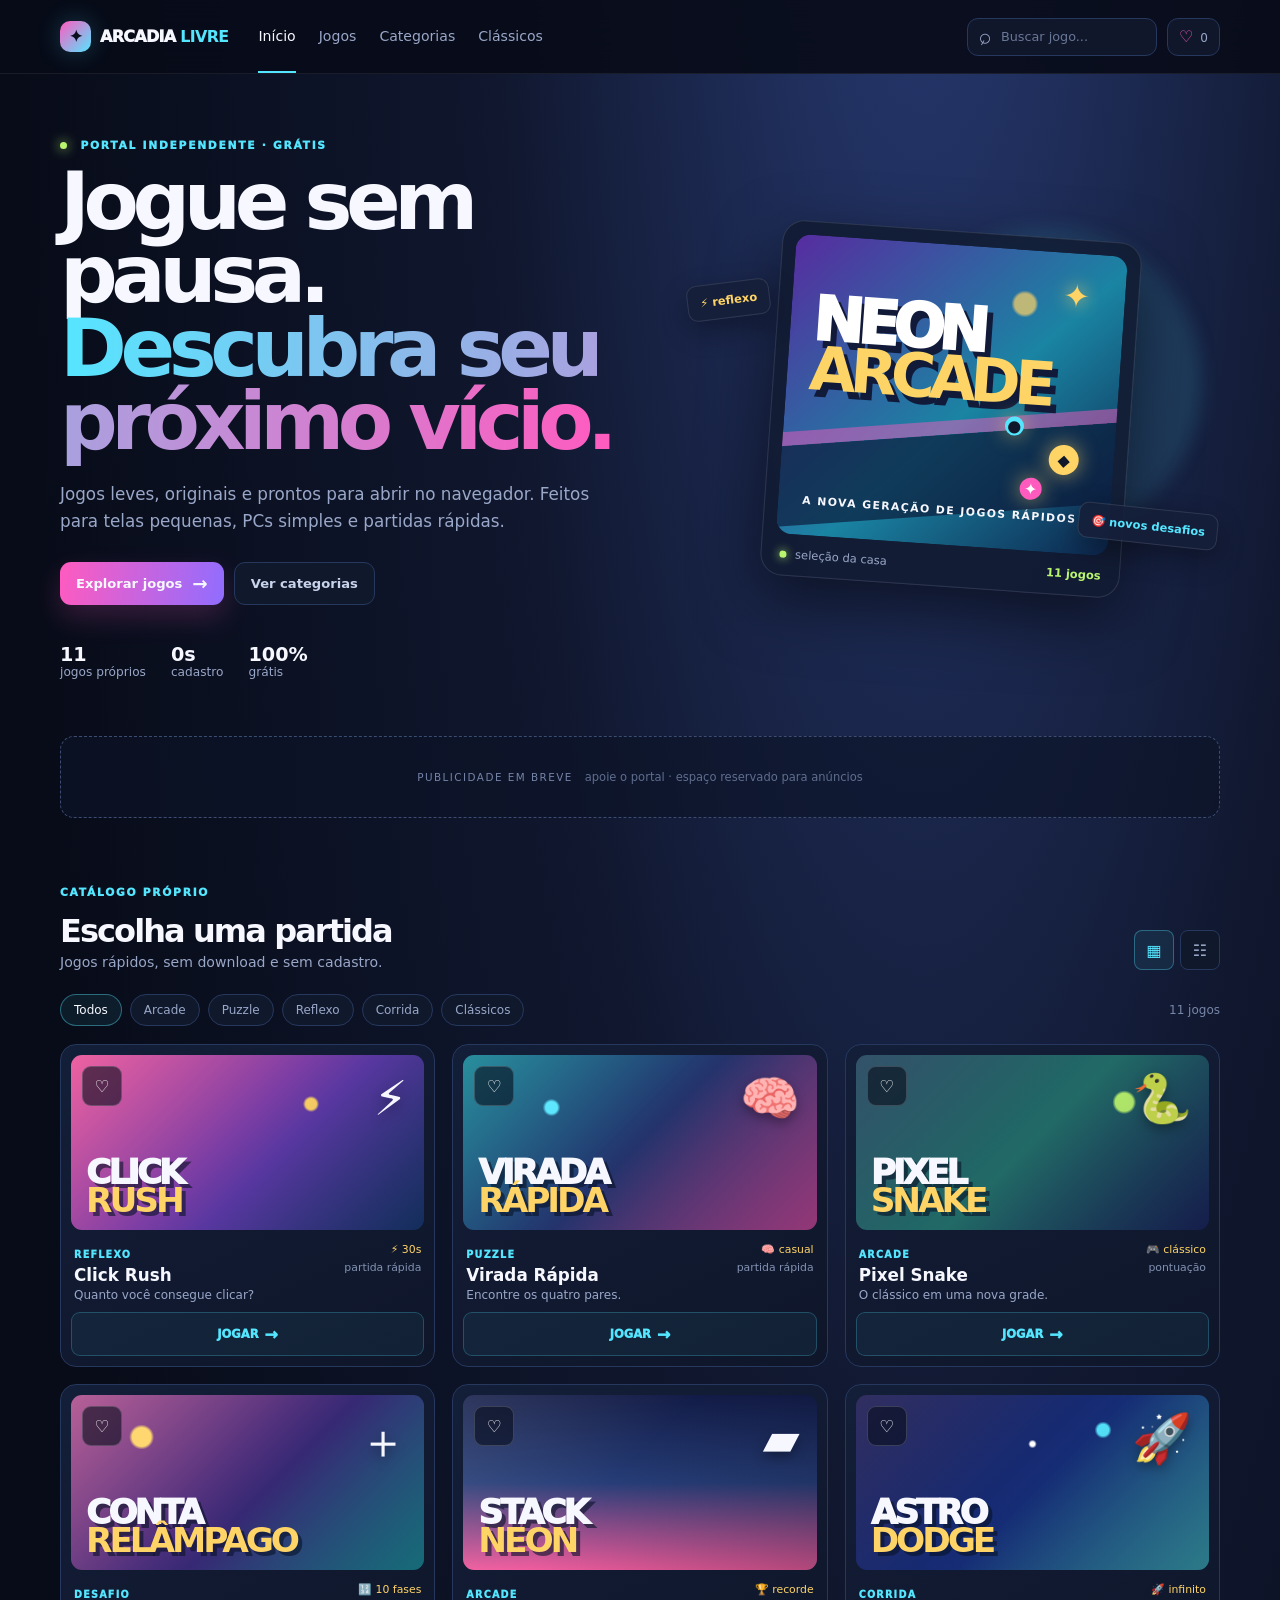
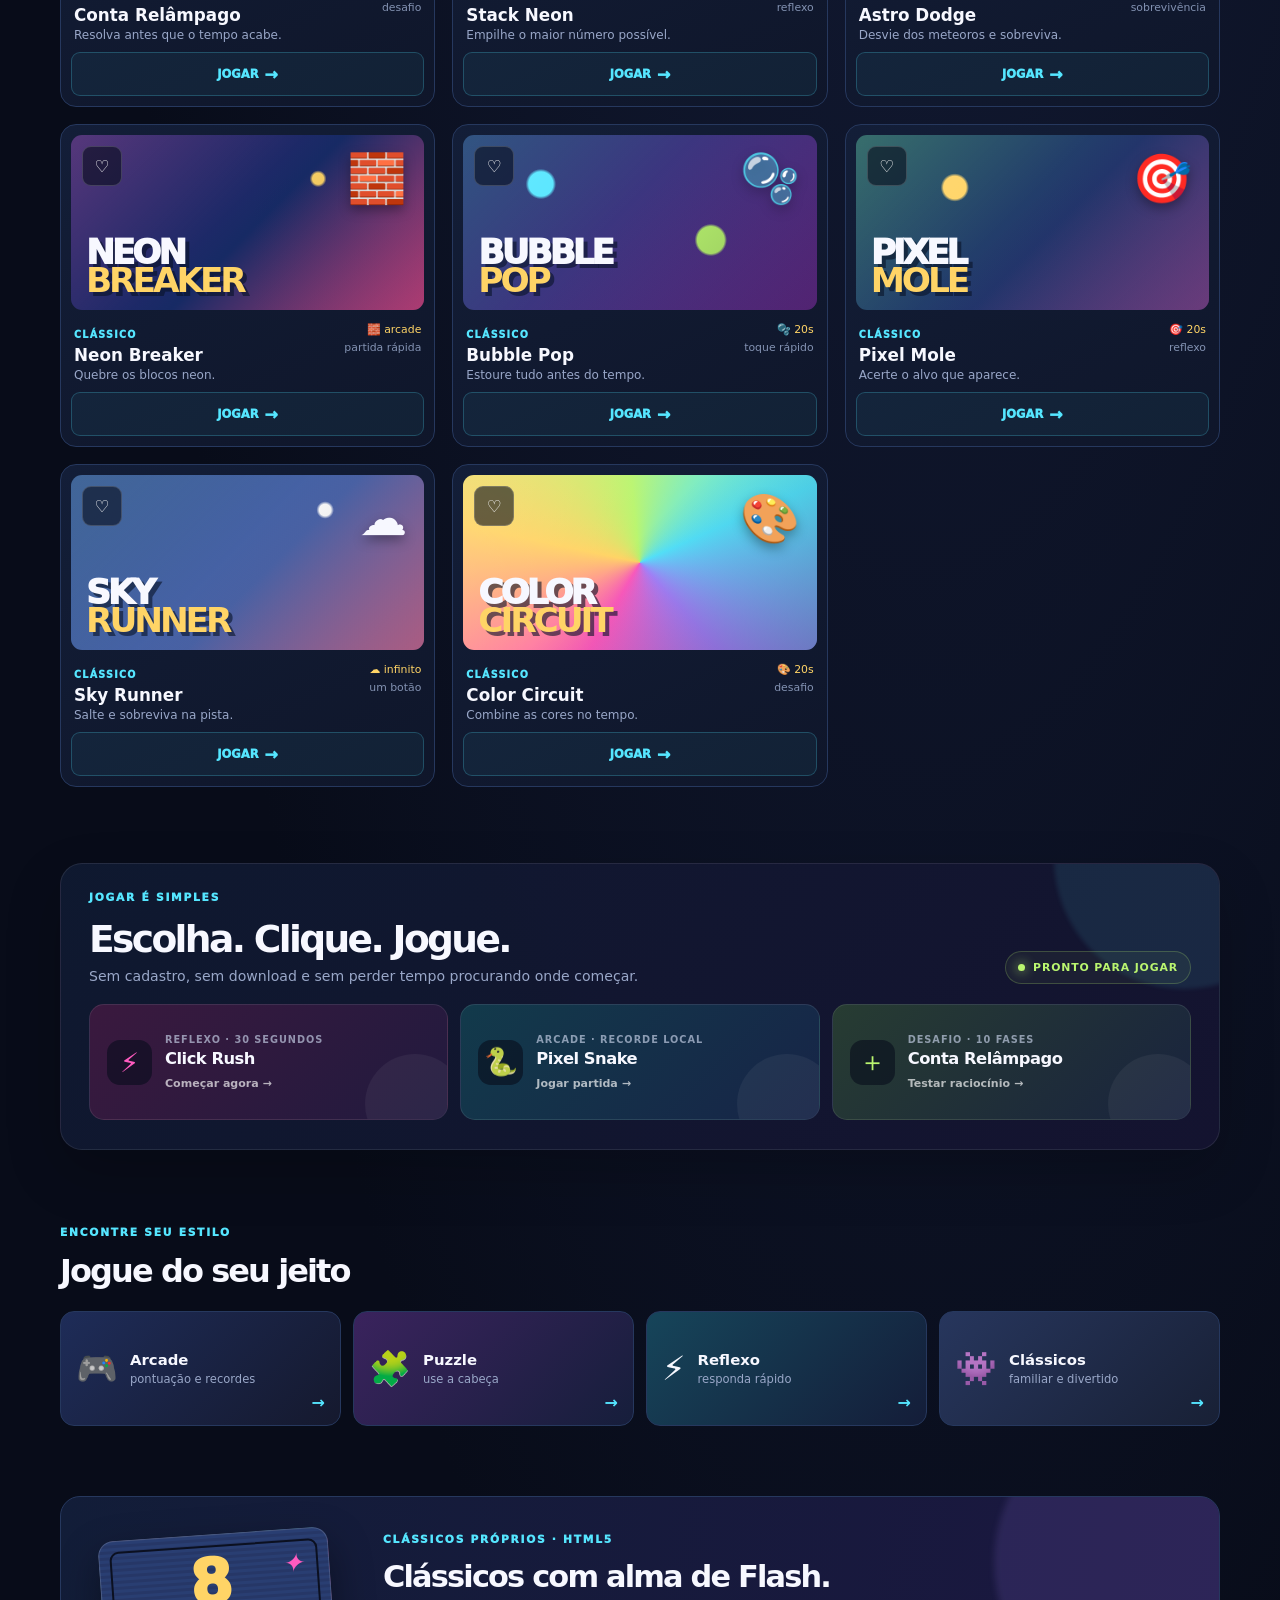
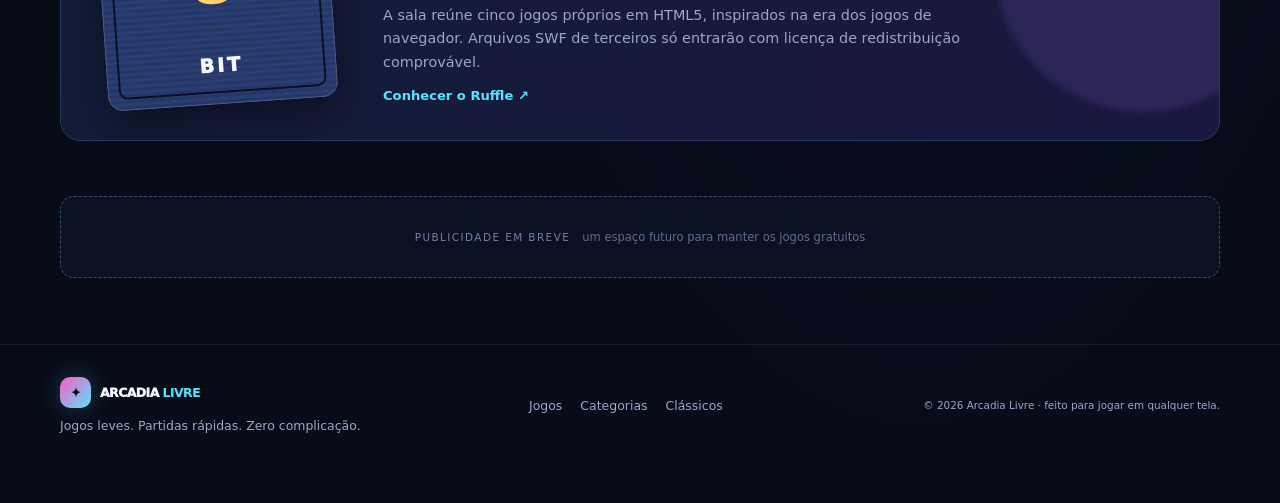
==== commit 42ad56f4: "Melhora a resposta do Click Rush Aumenta a área de acerto dos alvos, melhora a leitura visual e corr" ====
--- a/index.html
+++ b/index.html
@@ -17,7 +17,7 @@
     <section class="hero"><div class="hero-copy"><p class="eyebrow"><i></i> portal independente · grátis</p><h1>Jogue sem pausa.<br><em>Descubra seu próximo vício.</em></h1><p class="hero-text">Jogos leves, originais e prontos para abrir no navegador. Feitos para telas pequenas, PCs simples e partidas rápidas.</p><div class="hero-actions"><a class="button button-primary" href="#catalogo">Explorar jogos <span>→</span></a><a class="button button-quiet" href="#categorias">Ver categorias</a></div><div class="hero-stats"><span><strong>11</strong> jogos próprios</span><span><strong>0s</strong> cadastro</span><span><strong>100%</strong> grátis</span></div></div><div class="hero-stage"><div class="hero-glow"></div><div class="hero-game-card"><div class="hero-cover"><span class="hero-spark">✦</span><span class="hero-cover-title">NEON<br><b>ARCADE</b></span><span class="hero-cover-sub">A nova geração de jogos rápidos</span><span class="hero-coin c1">◆</span><span class="hero-coin c2">●</span><span class="hero-coin c3">✦</span></div><div class="hero-card-foot"><span><i class="online-dot"></i> seleção da casa</span><strong>11 jogos</strong></div></div><span class="float-chip chip-one">⚡ reflexo</span><span class="float-chip chip-two">🎯 novos desafios</span></div></section>
     <div class="ad-slot"><span>PUBLICIDADE EM BREVE</span><small>apoie o portal · espaço reservado para anúncios</small></div>
     <section id="catalogo" class="catalog-section"><div class="section-top"><div><p class="eyebrow">catálogo próprio</p><h2>Escolha uma partida</h2><p class="section-sub">Jogos rápidos, sem download e sem cadastro.</p></div><div class="view-toggle"><button class="view-active" aria-label="Visualização em grade">▦</button><button aria-label="Visualização em lista">☷</button></div></div><div class="filter-row" id="categories"><button class="filter active" data-filter="all">Todos</button><button class="filter" data-filter="arcade">Arcade</button><button class="filter" data-filter="puzzle">Puzzle</button><button class="filter" data-filter="reflexo">Reflexo</button><button class="filter" data-filter="corrida">Corrida</button><button class="filter" data-filter="classico">Clássicos</button><span class="result-count" id="result-count" aria-live="polite"></span></div><div class="game-grid" id="game-grid">
-      <article class="game-card" data-id="click" data-category="reflexo arcade" data-title="Click Rush"><div class="cover cover-click"><span class="cover-icon">⚡</span><span class="cover-label">CLICK<br><b>RUSH</b></span><button class="heart" aria-label="Favoritar Click Rush">♡</button></div><div class="card-info"><div><span class="category">REFLEXO</span><h3>Click Rush</h3><p>Quanto você consegue clicar?</p></div><div class="card-meta"><span>⚡ 20s</span><span>partida rápida</span></div></div><a class="play-card" href="click-rush.html" data-game="click">JOGAR <span>→</span></a></article>
+      <article class="game-card" data-id="click" data-category="reflexo arcade" data-title="Click Rush"><div class="cover cover-click"><span class="cover-icon">⚡</span><span class="cover-label">CLICK<br><b>RUSH</b></span><button class="heart" aria-label="Favoritar Click Rush">♡</button></div><div class="card-info"><div><span class="category">REFLEXO</span><h3>Click Rush</h3><p>Quanto você consegue clicar?</p></div><div class="card-meta"><span>⚡ 30s</span><span>partida rápida</span></div></div><a class="play-card" href="click-rush.html" data-game="click">JOGAR <span>→</span></a></article>
       <article class="game-card" data-id="memory" data-category="puzzle" data-title="Virada Rápida"><div class="cover cover-memory"><span class="cover-icon">🧠</span><span class="cover-label">VIRADA<br><b>RÁPIDA</b></span><button class="heart" aria-label="Favoritar Virada Rápida">♡</button></div><div class="card-info"><div><span class="category">PUZZLE</span><h3>Virada Rápida</h3><p>Encontre os quatro pares.</p></div><div class="card-meta"><span>🧠 casual</span><span>partida rápida</span></div></div><a class="play-card" href="virada-rapida.html" data-game="memory">JOGAR <span>→</span></a></article>
       <article class="game-card" data-id="snake" data-category="arcade classico" data-title="Pixel Snake"><div class="cover cover-snake"><span class="cover-icon">🐍</span><span class="cover-label">PIXEL<br><b>SNAKE</b></span><button class="heart" aria-label="Favoritar Pixel Snake">♡</button></div><div class="card-info"><div><span class="category">ARCADE</span><h3>Pixel Snake</h3><p>O clássico em uma nova grade.</p></div><div class="card-meta"><span>🎮 clássico</span><span>pontuação</span></div></div><a class="play-card" href="pixel-snake.html" data-game="snake">JOGAR <span>→</span></a></article>
       <article class="game-card" data-id="math" data-category="puzzle reflexo" data-title="Conta Relâmpago"><div class="cover cover-math"><span class="cover-icon">＋</span><span class="cover-label">CONTA<br><b>RELÂMPAGO</b></span><button class="heart" aria-label="Favoritar Conta Relâmpago">♡</button></div><div class="card-info"><div><span class="category">DESAFIO</span><h3>Conta Relâmpago</h3><p>Resolva antes que o tempo acabe.</p></div><div class="card-meta"><span>🔢 10 fases</span><span>desafio</span></div></div><a class="play-card" href="conta-relampago.html" data-game="math">JOGAR <span>→</span></a></article>
@@ -29,7 +29,7 @@
       <article class="game-card" data-id="runner" data-category="classico corrida" data-title="Sky Runner"><div class="cover cover-runner"><span class="cover-icon">☁️</span><span class="cover-label">SKY<br><b>RUNNER</b></span><button class="heart" aria-label="Favoritar Sky Runner">♡</button></div><div class="card-info"><div><span class="category">CLÁSSICO</span><h3>Sky Runner</h3><p>Salte e sobreviva na pista.</p></div><div class="card-meta"><span>☁️ infinito</span><span>um botão</span></div></div><a class="play-card" href="sky-runner.html" data-game="runner">JOGAR <span>→</span></a></article>
       <article class="game-card" data-id="color" data-category="classico puzzle" data-title="Color Circuit"><div class="cover cover-color"><span class="cover-icon">🎨</span><span class="cover-label">COLOR<br><b>CIRCUIT</b></span><button class="heart" aria-label="Favoritar Color Circuit">♡</button></div><div class="card-info"><div><span class="category">CLÁSSICO</span><h3>Color Circuit</h3><p>Combine as cores no tempo.</p></div><div class="card-meta"><span>🎨 20s</span><span>desafio</span></div></div><a class="play-card" href="color-circuit.html" data-game="color">JOGAR <span>→</span></a></article>
     </div><div class="empty-search" id="empty-search" hidden><span>🕹️</span><h3>Nenhum jogo encontrado</h3><p>Tente outro nome ou categoria.</p></div></section>
-    <section class="player-section hub-guide" id="player"><div class="hub-guide-head"><div><p class="eyebrow">jogar é simples</p><h2 id="game-title">Escolha. Clique. Jogue.</h2><p class="section-sub">Sem cadastro, sem download e sem perder tempo procurando onde começar.</p></div><span class="hub-badge"><i></i> pronto para jogar</span></div><div id="game-root" class="hub-guide-grid"><a class="hub-feature hub-feature-pink" href="click-rush.html"><span class="hub-feature-icon">⚡</span><span><small>reflexo · 20 segundos</small><strong>Click Rush</strong><em>Começar agora →</em></span></a><a class="hub-feature hub-feature-cyan" href="pixel-snake.html"><span class="hub-feature-icon">🐍</span><span><small>arcade · recorde local</small><strong>Pixel Snake</strong><em>Jogar partida →</em></span></a><a class="hub-feature hub-feature-lime" href="conta-relampago.html"><span class="hub-feature-icon">＋</span><span><small>desafio · 10 fases</small><strong>Conta Relâmpago</strong><em>Testar raciocínio →</em></span></a></div></section>
+    <section class="player-section hub-guide" id="player"><div class="hub-guide-head"><div><p class="eyebrow">jogar é simples</p><h2 id="game-title">Escolha. Clique. Jogue.</h2><p class="section-sub">Sem cadastro, sem download e sem perder tempo procurando onde começar.</p></div><span class="hub-badge"><i></i> pronto para jogar</span></div><div id="game-root" class="hub-guide-grid"><a class="hub-feature hub-feature-pink" href="click-rush.html"><span class="hub-feature-icon">⚡</span><span><small>reflexo · 30 segundos</small><strong>Click Rush</strong><em>Começar agora →</em></span></a><a class="hub-feature hub-feature-cyan" href="pixel-snake.html"><span class="hub-feature-icon">🐍</span><span><small>arcade · recorde local</small><strong>Pixel Snake</strong><em>Jogar partida →</em></span></a><a class="hub-feature hub-feature-lime" href="conta-relampago.html"><span class="hub-feature-icon">＋</span><span><small>desafio · 10 fases</small><strong>Conta Relâmpago</strong><em>Testar raciocínio →</em></span></a></div></section>
     <section id="categorias" class="category-section"><div class="section-top"><div><p class="eyebrow">encontre seu estilo</p><h2>Jogue do seu jeito</h2></div></div><div class="category-grid"><a href="#catalogo" data-category-link="arcade" class="category-tile tile-arcade"><span>🎮</span><div><strong>Arcade</strong><small>pontuação e recordes</small></div><b>→</b></a><a href="#catalogo" data-category-link="puzzle" class="category-tile tile-puzzle"><span>🧩</span><div><strong>Puzzle</strong><small>use a cabeça</small></div><b>→</b></a><a href="#catalogo" data-category-link="reflexo" class="category-tile tile-reflex"><span>⚡</span><div><strong>Reflexo</strong><small>responda rápido</small></div><b>→</b></a><a href="#catalogo" data-category-link="classico" class="category-tile tile-classic"><span>👾</span><div><strong>Clássicos</strong><small>familiar e divertido</small></div><b>→</b></a></div></section>
     <section id="flash" class="classic-section"><div class="classic-art"><span>8</span><span>BIT</span><i>✦</i></div><div class="classic-copy"><p class="eyebrow">clássicos próprios · HTML5</p><h2>Clássicos com alma de Flash.</h2><p>A sala reúne cinco jogos próprios em HTML5, inspirados na era dos jogos de navegador. Arquivos SWF de terceiros só entrarão com licença de redistribuição comprovável.</p><a class="text-link" href="https://ruffle.rs/">Conhecer o Ruffle ↗</a></div></section>
     <div class="ad-slot ad-bottom"><span>PUBLICIDADE EM BREVE</span><small>um espaço futuro para manter os jogos gratuitos</small></div>
--- a/styles.css
+++ b/styles.css
@@ -28,3 +28,10 @@
 /* Identidade visual própria dos cinco clássicos */
 .cover-breaker{background:radial-gradient(circle at 70% 25%,#ffd466 0 2%,transparent 3%),linear-gradient(135deg,#3f1c69,#172b67 52%,#e84d92)}.cover-pop{background:radial-gradient(circle at 22% 28%,#55e6ff 0 4%,transparent 5%),radial-gradient(circle at 70% 60%,#baf56f 0 5%,transparent 6%),linear-gradient(135deg,#153d70,#6c2c92)}.cover-mole{background:radial-gradient(circle at 28% 30%,#ffd466 0 4%,transparent 5%),linear-gradient(135deg,#1c5a58,#24376f 55%,#8d4c9e)}.cover-runner{background:radial-gradient(circle at 72% 20%,#fff 0 2%,transparent 3%),linear-gradient(135deg,#27518a,#4c65aa 55%,#e479a8)}.cover-color{background:conic-gradient(from 210deg,#ff5bbf,#ffd466,#baf56f,#55e6ff,#a884ff,#ff5bbf)}
 .classic-game canvas{width:min(100%,520px);height:auto}.mole-cell:focus-visible,.color-buttons button:focus-visible,.stack-button:focus-visible{outline:3px solid var(--cyan);outline-offset:3px}
+
+/* Click Rush: arena arcade com feedback de combo */
+.rush-ui{max-width:620px}.rush-head{display:flex;align-items:start;justify-content:space-between;gap:15px;text-align:left}.rush-head h3{font-size:1.45rem;margin:0}.rush-head p{margin:5px 0 0!important;text-align:left!important;border:0!important;background:none!important;padding:0!important}.rush-badge{border:1px solid #55e6ff55;color:var(--cyan);border-radius:999px;padding:7px 10px;font-size:.62rem;font-weight:950;letter-spacing:.1em}.rush-hud{display:grid;grid-template-columns:repeat(3,1fr);gap:8px;margin:17px 0 8px}.rush-hud span{padding:9px 5px;border:1px solid #ffffff14;border-radius:10px;background:#0b1428b8;color:var(--muted);font-size:.67rem;text-transform:uppercase;letter-spacing:.07em}.rush-hud b{display:block;color:var(--text);font-size:1.25rem;letter-spacing:0}.rush-hud span:first-child b{color:var(--cyan)}.rush-hud span:nth-child(2) b{color:var(--yellow)}.rush-hud span:last-child b{color:var(--pink)}.rush-meter{height:5px;background:#ffffff12;border-radius:99px;overflow:hidden;margin-bottom:10px}.rush-meter i{display:block;width:100%;height:100%;background:linear-gradient(90deg,var(--cyan),var(--pink));transition:width .3s linear}.rush-arena{position:relative;height:285px;border:1px solid #ffffff1c;border-radius:16px;overflow:hidden;background:radial-gradient(circle at 50% 45%,#263c71 0 2px,transparent 3px),linear-gradient(135deg,#0e1b39,#14102e);background-size:45px 45px,100% 100%;box-shadow:inset 0 0 45px #0006,0 15px 35px #0004;cursor:crosshair}.rush-arena:after{content:'';position:absolute;inset:0;pointer-events:none;background:linear-gradient(115deg,transparent 35%,#55e6ff08 50%,transparent 65%);animation:arena-scan 3s linear infinite}.rush-arena.running{border-color:#55e6ff66}.rush-arena:focus-visible{outline:3px solid var(--cyan);outline-offset:3px}.rush-start{position:absolute;inset:0;display:grid;place-items:center;color:#ffffffaa;font-size:.7rem;font-weight:950;letter-spacing:.14em;pointer-events:none}.rush-ui .tap-target{position:absolute;z-index:2;left:50%;top:50%;transform:translate(-50%,-50%);width:76px;height:76px;font-size:1.45rem;box-shadow:0 0 0 8px #ff5bbf20,0 0 32px #ff5bbf88;transition:left .25s ease,top .25s ease,transform .12s,filter .12s}.rush-ui .tap-target:active{transform:translate(-50%,-50%) scale(.82)}.rush-ui .tap-target.rush-pop{animation:rush-pop .22s ease}.rush-tip{font-size:.72rem!important;margin:12px 0 0!important;padding:0!important;border:0!important;background:none!important}@keyframes rush-pop{50%{filter:brightness(1.8);transform:translate(-50%,-50%) scale(1.22)}}@keyframes arena-scan{to{transform:translateX(100%)}}
+@media(max-width:560px){.rush-arena{height:245px}.rush-head h3{font-size:1.25rem}.rush-badge{font-size:.55rem;padding:6px 8px}}
+
+/* Click Rush reconstruído: arena de alvos e leitura de jogo */
+.rush-v2{max-width:720px}.rush-v2-head{display:flex;align-items:center;justify-content:space-between;text-align:left;gap:18px}.rush-v2-head .eyebrow{margin-bottom:4px}.rush-v2-head h3{font-size:1.7rem;margin:0}.rush-v2-head p{margin:5px 0 0!important;padding:0!important;border:0!important;background:none!important;text-align:left!important}.rush-v2-mark{width:54px;height:54px;display:grid;place-items:center;border-radius:16px;background:linear-gradient(135deg,var(--pink),var(--purple));font-size:1.7rem;box-shadow:0 0 26px #ff5bbf55}.rush-v2-hud{display:grid;grid-template-columns:repeat(4,1fr);gap:8px;margin:18px 0 9px}.rush-v2-hud div{border:1px solid #ffffff16;background:#0b1428cc;border-radius:11px;padding:9px 5px;text-align:center}.rush-v2-hud small{display:block;color:#8492b3;font-size:.58rem;font-weight:900;letter-spacing:.1em}.rush-v2-hud b{display:block;color:var(--text);font-size:1.22rem;line-height:1.1;margin-top:4px}.rush-v2-hud div:first-child b{color:var(--cyan)}.rush-v2-hud div:nth-child(2) b{color:var(--yellow)}.rush-v2-hud div:nth-child(3) b{color:var(--pink)}.rush-v2-hud div:nth-child(4) b{color:var(--lime)}.rush-v2-bar{height:5px;border-radius:9px;background:#ffffff12;overflow:hidden;margin-bottom:10px}.rush-v2-bar i{display:block;width:100%;height:100%;background:linear-gradient(90deg,var(--cyan),var(--pink));transition:width .1s linear}.rush-v2-stage{position:relative;line-height:0;border:1px solid #ffffff20;border-radius:17px;overflow:hidden;background:#0d1730;box-shadow:inset 0 0 40px #0008,0 18px 45px #0005}.rush-v2-stage canvas{display:block;width:100%;height:auto;max-height:420px;cursor:crosshair;touch-action:none}.rush-v2-stage canvas.rush-hit{filter:brightness(1.3) saturate(1.3)}.rush-v2-stage canvas.rush-miss{filter:sepia(.4) saturate(2)}.rush-v2-overlay{position:absolute;inset:0;display:flex;flex-direction:column;align-items:center;justify-content:center;gap:10px;background:#080d1dcc;backdrop-filter:blur(3px);color:var(--text);line-height:1}.rush-v2-overlay[hidden]{display:none}.rush-v2-overlay strong{font-size:2rem;letter-spacing:-.07em}.rush-v2-overlay span{color:#c4cee6;font-size:.78rem}.rush-v2-overlay.result strong{color:var(--yellow)}.rush-v2-overlay .rush-start{position:static;pointer-events:auto;margin-top:7px}.rush-v2-help{font-size:.73rem!important;margin:12px 0 0!important;padding:0!important;border:0!important;background:none!important}.rush-v2 canvas:focus-visible{outline:3px solid var(--cyan);outline-offset:-4px}@media(max-width:560px){.rush-v2-head h3{font-size:1.4rem}.rush-v2-mark{width:44px;height:44px;font-size:1.35rem}.rush-v2-hud b{font-size:1rem}.rush-v2-hud small{font-size:.5rem}.rush-v2-overlay strong{font-size:1.6rem}}
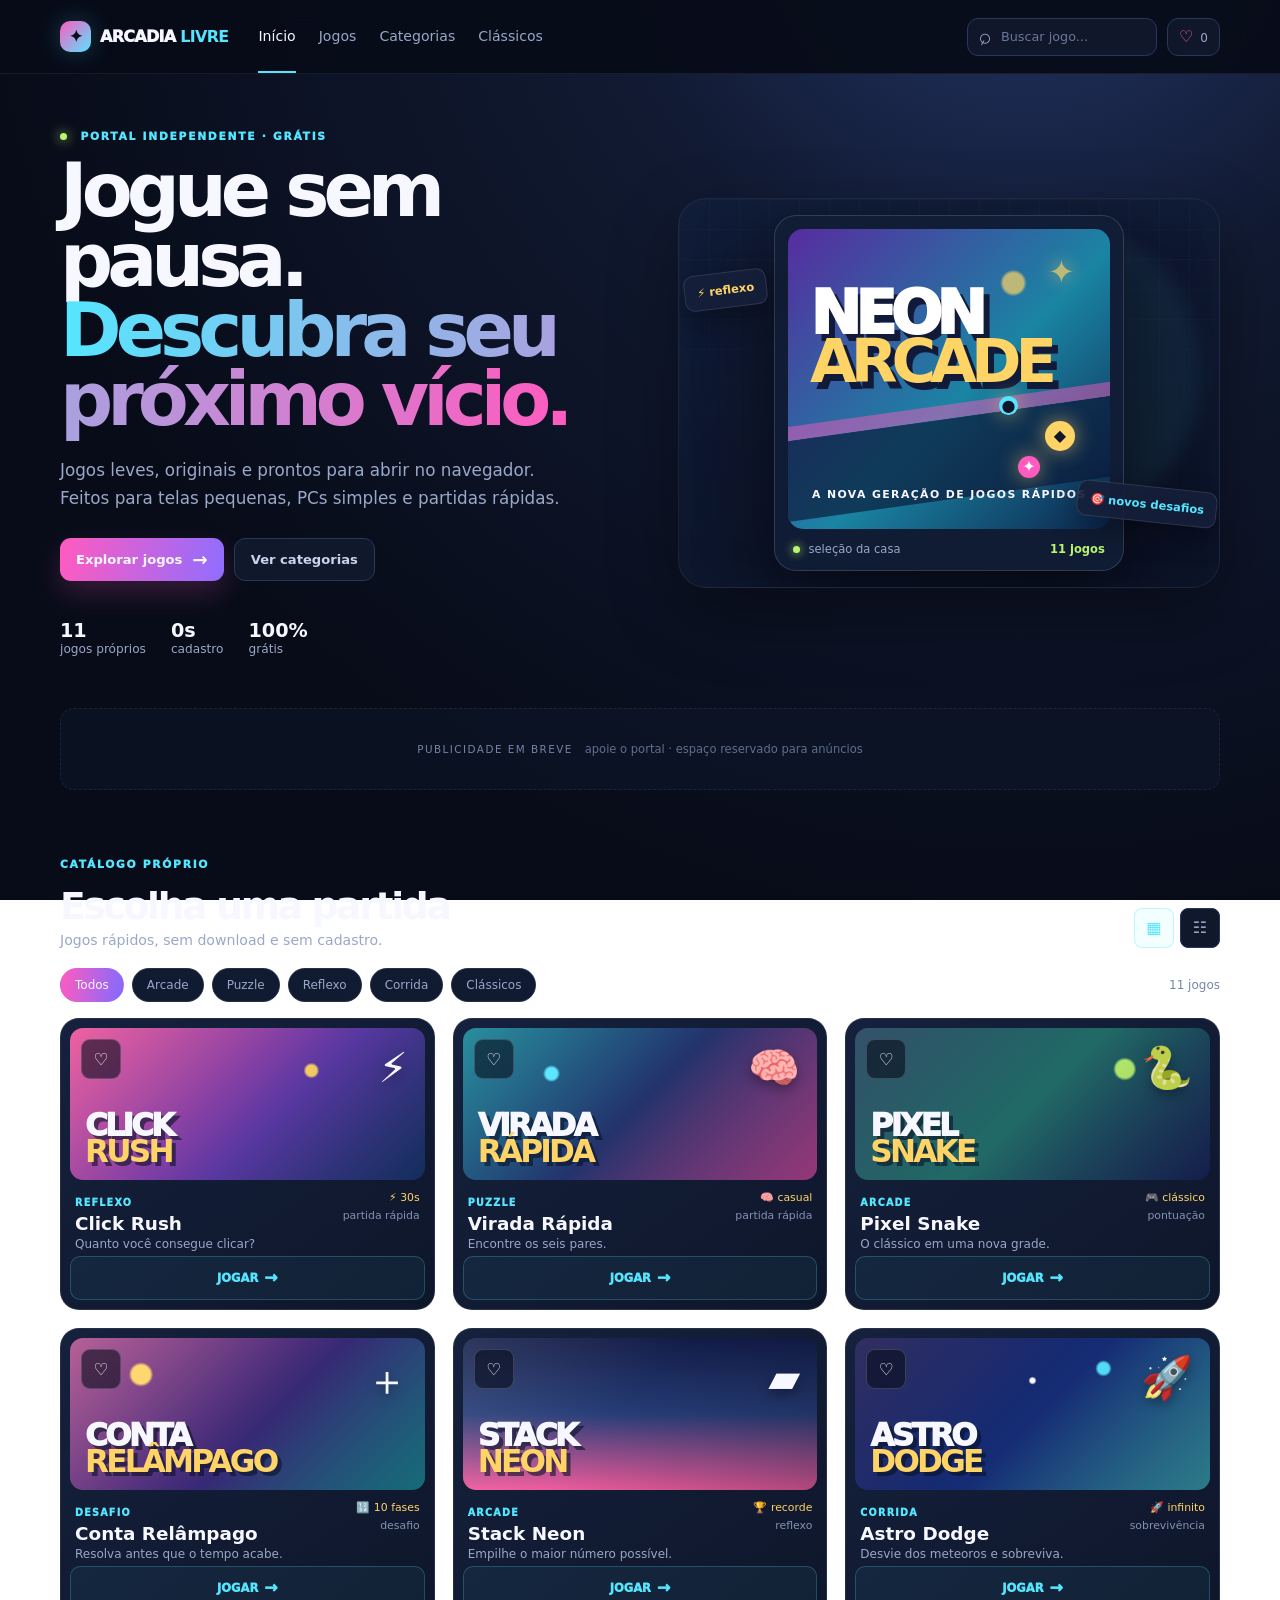
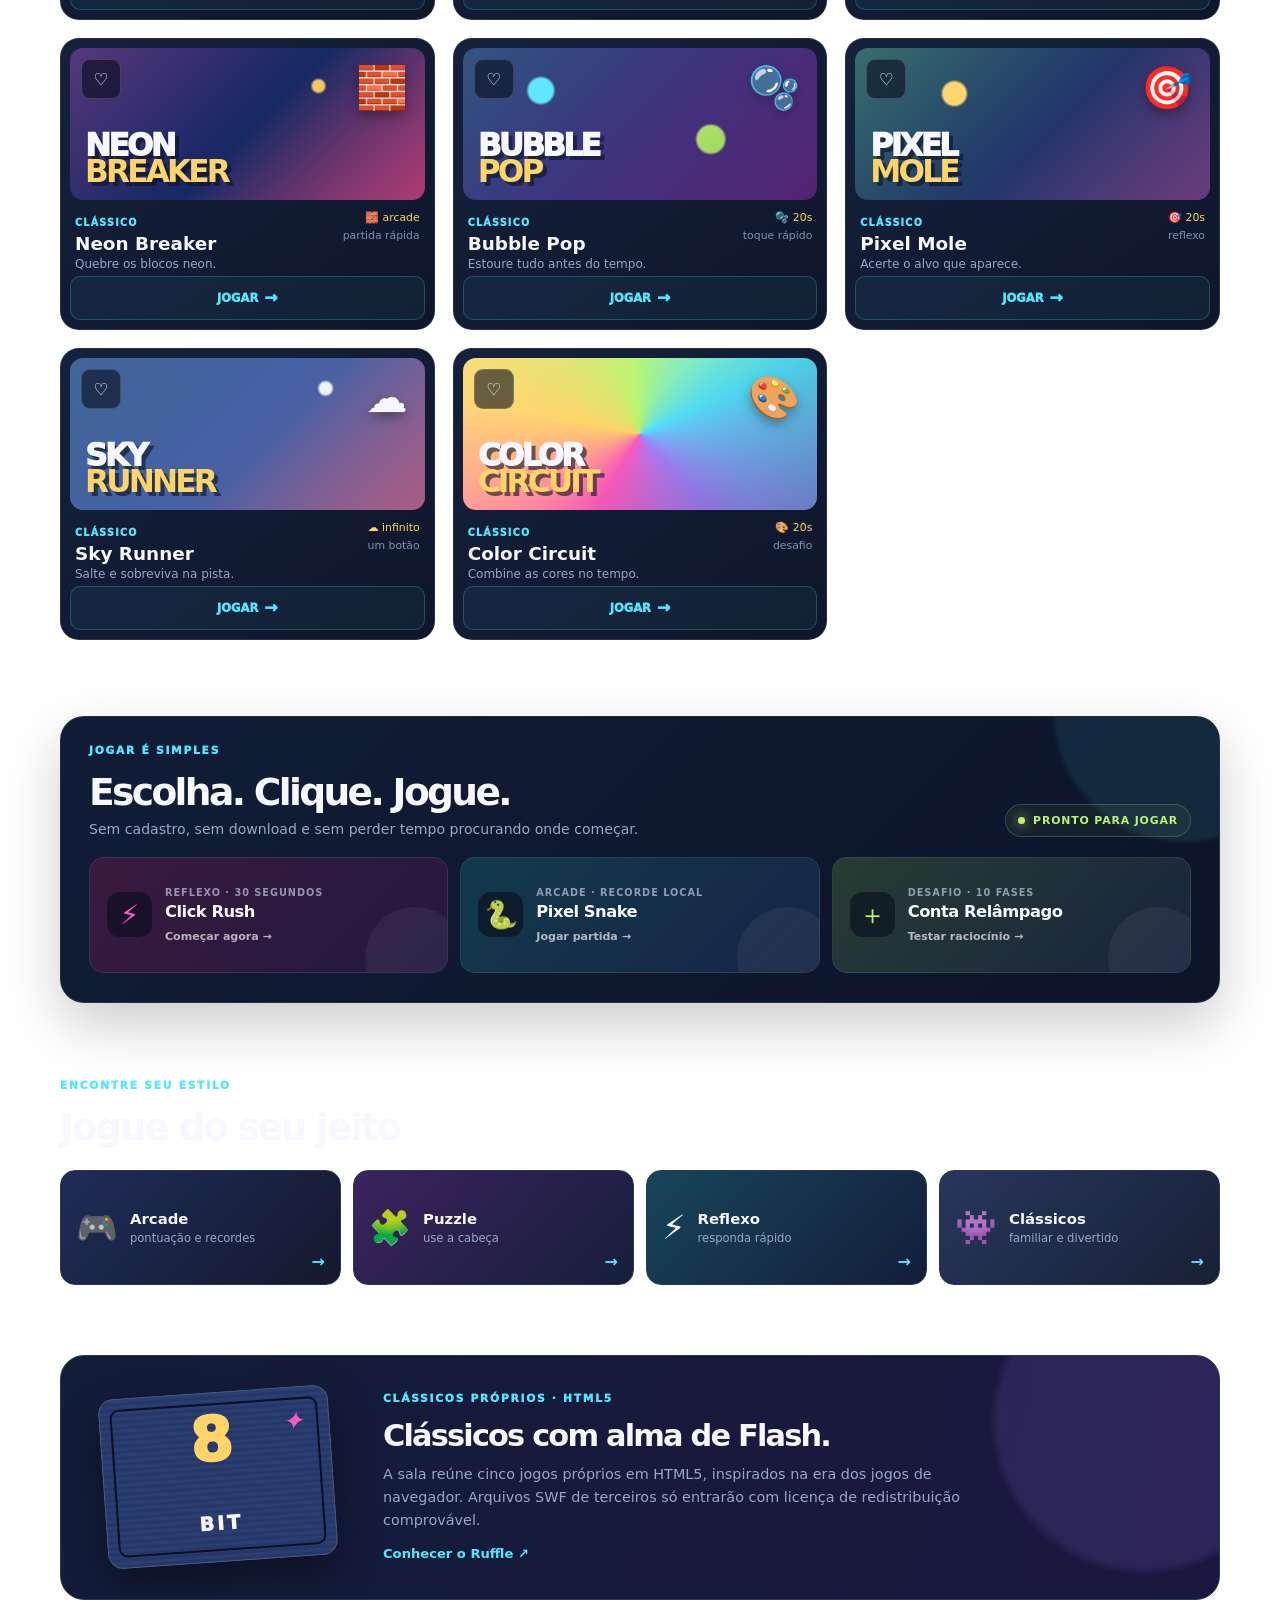
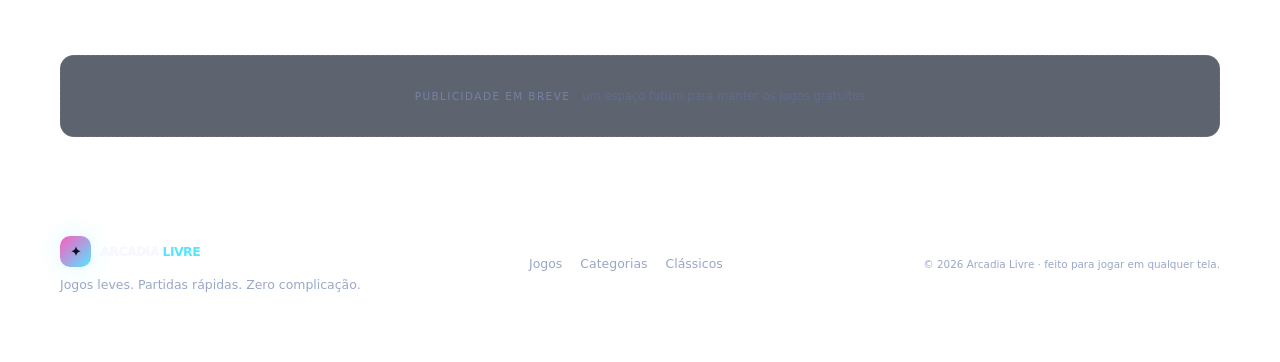
==== commit b13586d3: "Atualiza texto da Virada Rápida Alinha o catálogo com os seis pares da nova versão." ====
--- a/index.html
+++ b/index.html
@@ -18,7 +18,7 @@
     <div class="ad-slot"><span>PUBLICIDADE EM BREVE</span><small>apoie o portal · espaço reservado para anúncios</small></div>
     <section id="catalogo" class="catalog-section"><div class="section-top"><div><p class="eyebrow">catálogo próprio</p><h2>Escolha uma partida</h2><p class="section-sub">Jogos rápidos, sem download e sem cadastro.</p></div><div class="view-toggle"><button class="view-active" aria-label="Visualização em grade">▦</button><button aria-label="Visualização em lista">☷</button></div></div><div class="filter-row" id="categories"><button class="filter active" data-filter="all">Todos</button><button class="filter" data-filter="arcade">Arcade</button><button class="filter" data-filter="puzzle">Puzzle</button><button class="filter" data-filter="reflexo">Reflexo</button><button class="filter" data-filter="corrida">Corrida</button><button class="filter" data-filter="classico">Clássicos</button><span class="result-count" id="result-count" aria-live="polite"></span></div><div class="game-grid" id="game-grid">
       <article class="game-card" data-id="click" data-category="reflexo arcade" data-title="Click Rush"><div class="cover cover-click"><span class="cover-icon">⚡</span><span class="cover-label">CLICK<br><b>RUSH</b></span><button class="heart" aria-label="Favoritar Click Rush">♡</button></div><div class="card-info"><div><span class="category">REFLEXO</span><h3>Click Rush</h3><p>Quanto você consegue clicar?</p></div><div class="card-meta"><span>⚡ 30s</span><span>partida rápida</span></div></div><a class="play-card" href="click-rush.html" data-game="click">JOGAR <span>→</span></a></article>
-      <article class="game-card" data-id="memory" data-category="puzzle" data-title="Virada Rápida"><div class="cover cover-memory"><span class="cover-icon">🧠</span><span class="cover-label">VIRADA<br><b>RÁPIDA</b></span><button class="heart" aria-label="Favoritar Virada Rápida">♡</button></div><div class="card-info"><div><span class="category">PUZZLE</span><h3>Virada Rápida</h3><p>Encontre os quatro pares.</p></div><div class="card-meta"><span>🧠 casual</span><span>partida rápida</span></div></div><a class="play-card" href="virada-rapida.html" data-game="memory">JOGAR <span>→</span></a></article>
+      <article class="game-card" data-id="memory" data-category="puzzle" data-title="Virada Rápida"><div class="cover cover-memory"><span class="cover-icon">🧠</span><span class="cover-label">VIRADA<br><b>RÁPIDA</b></span><button class="heart" aria-label="Favoritar Virada Rápida">♡</button></div><div class="card-info"><div><span class="category">PUZZLE</span><h3>Virada Rápida</h3><p>Encontre os seis pares.</p></div><div class="card-meta"><span>🧠 casual</span><span>partida rápida</span></div></div><a class="play-card" href="virada-rapida.html" data-game="memory">JOGAR <span>→</span></a></article>
       <article class="game-card" data-id="snake" data-category="arcade classico" data-title="Pixel Snake"><div class="cover cover-snake"><span class="cover-icon">🐍</span><span class="cover-label">PIXEL<br><b>SNAKE</b></span><button class="heart" aria-label="Favoritar Pixel Snake">♡</button></div><div class="card-info"><div><span class="category">ARCADE</span><h3>Pixel Snake</h3><p>O clássico em uma nova grade.</p></div><div class="card-meta"><span>🎮 clássico</span><span>pontuação</span></div></div><a class="play-card" href="pixel-snake.html" data-game="snake">JOGAR <span>→</span></a></article>
       <article class="game-card" data-id="math" data-category="puzzle reflexo" data-title="Conta Relâmpago"><div class="cover cover-math"><span class="cover-icon">＋</span><span class="cover-label">CONTA<br><b>RELÂMPAGO</b></span><button class="heart" aria-label="Favoritar Conta Relâmpago">♡</button></div><div class="card-info"><div><span class="category">DESAFIO</span><h3>Conta Relâmpago</h3><p>Resolva antes que o tempo acabe.</p></div><div class="card-meta"><span>🔢 10 fases</span><span>desafio</span></div></div><a class="play-card" href="conta-relampago.html" data-game="math">JOGAR <span>→</span></a></article>
       <article class="game-card" data-id="stack" data-category="arcade reflexo" data-title="Stack Neon"><div class="cover cover-stack"><span class="cover-icon">▰</span><span class="cover-label">STACK<br><b>NEON</b></span><button class="heart" aria-label="Favoritar Stack Neon">♡</button></div><div class="card-info"><div><span class="category">ARCADE</span><h3>Stack Neon</h3><p>Empilhe o maior número possível.</p></div><div class="card-meta"><span>🏆 recorde</span><span>reflexo</span></div></div><a class="play-card" href="stack-neon.html" data-game="stack">JOGAR <span>→</span></a></article>
--- a/styles.css
+++ b/styles.css
@@ -35,3 +35,14 @@
 
 /* Click Rush reconstruído: arena de alvos e leitura de jogo */
 .rush-v2{max-width:720px}.rush-v2-head{display:flex;align-items:center;justify-content:space-between;text-align:left;gap:18px}.rush-v2-head .eyebrow{margin-bottom:4px}.rush-v2-head h3{font-size:1.7rem;margin:0}.rush-v2-head p{margin:5px 0 0!important;padding:0!important;border:0!important;background:none!important;text-align:left!important}.rush-v2-mark{width:54px;height:54px;display:grid;place-items:center;border-radius:16px;background:linear-gradient(135deg,var(--pink),var(--purple));font-size:1.7rem;box-shadow:0 0 26px #ff5bbf55}.rush-v2-hud{display:grid;grid-template-columns:repeat(4,1fr);gap:8px;margin:18px 0 9px}.rush-v2-hud div{border:1px solid #ffffff16;background:#0b1428cc;border-radius:11px;padding:9px 5px;text-align:center}.rush-v2-hud small{display:block;color:#8492b3;font-size:.58rem;font-weight:900;letter-spacing:.1em}.rush-v2-hud b{display:block;color:var(--text);font-size:1.22rem;line-height:1.1;margin-top:4px}.rush-v2-hud div:first-child b{color:var(--cyan)}.rush-v2-hud div:nth-child(2) b{color:var(--yellow)}.rush-v2-hud div:nth-child(3) b{color:var(--pink)}.rush-v2-hud div:nth-child(4) b{color:var(--lime)}.rush-v2-bar{height:5px;border-radius:9px;background:#ffffff12;overflow:hidden;margin-bottom:10px}.rush-v2-bar i{display:block;width:100%;height:100%;background:linear-gradient(90deg,var(--cyan),var(--pink));transition:width .1s linear}.rush-v2-stage{position:relative;line-height:0;border:1px solid #ffffff20;border-radius:17px;overflow:hidden;background:#0d1730;box-shadow:inset 0 0 40px #0008,0 18px 45px #0005}.rush-v2-stage canvas{display:block;width:100%;height:auto;max-height:420px;cursor:crosshair;touch-action:none}.rush-v2-stage canvas.rush-hit{filter:brightness(1.3) saturate(1.3)}.rush-v2-stage canvas.rush-miss{filter:sepia(.4) saturate(2)}.rush-v2-overlay{position:absolute;inset:0;display:flex;flex-direction:column;align-items:center;justify-content:center;gap:10px;background:#080d1dcc;backdrop-filter:blur(3px);color:var(--text);line-height:1}.rush-v2-overlay[hidden]{display:none}.rush-v2-overlay strong{font-size:2rem;letter-spacing:-.07em}.rush-v2-overlay span{color:#c4cee6;font-size:.78rem}.rush-v2-overlay.result strong{color:var(--yellow)}.rush-v2-overlay .rush-start{position:static;pointer-events:auto;margin-top:7px}.rush-v2-help{font-size:.73rem!important;margin:12px 0 0!important;padding:0!important;border:0!important;background:none!important}.rush-v2 canvas:focus-visible{outline:3px solid var(--cyan);outline-offset:-4px}@media(max-width:560px){.rush-v2-head h3{font-size:1.4rem}.rush-v2-mark{width:44px;height:44px;font-size:1.35rem}.rush-v2-hud b{font-size:1rem}.rush-v2-hud small{font-size:.5rem}.rush-v2-overlay strong{font-size:1.6rem}}
+
+/* Hub visual pass: menos ruído, mais hierarquia e leitura */
+body{background:radial-gradient(ellipse at 80% -15%,#26386c 0,#111a32 30%,#080c19 72%);background-attachment:fixed}.site-header{background:#080c19f2}.hero{min-height:505px;padding:56px 0 48px;gap:42px}.hero h1{max-width:650px;font-size:clamp(2.8rem,5.8vw,5rem);line-height:.94}.hero-text{max-width:500px}.hero-stage{height:390px;border:1px solid #ffffff12;border-radius:28px;background:linear-gradient(145deg,#111d3b99,#0b1023aa);box-shadow:inset 0 0 70px #55e6ff08,0 25px 70px #0005;overflow:hidden}.hero-stage:before{content:'';position:absolute;inset:0;background:linear-gradient(90deg,#ffffff06 1px,transparent 1px),linear-gradient(#ffffff06 1px,transparent 1px);background-size:30px 30px;mask-image:linear-gradient(to bottom,black,transparent 85%);pointer-events:none}.hero-game-card{transform:none!important;width:min(350px,80%);border-color:#ffffff24;background:#121d36ee;box-shadow:0 25px 70px #0008}.hero-game-card:hover{transform:translateY(-6px)!important}.hero-glow{opacity:.55}.hero-spark{opacity:.7}.section-top h2,.player-top h2{font-size:clamp(1.8rem,3vw,2.35rem)}.filter-row{margin:20px 0 16px}.filter{border-radius:999px;padding:9px 14px;background:#101a31;border-color:#ffffff18}.filter.active{background:linear-gradient(100deg,#ff5bbf,#816bff);border-color:transparent}.game-grid{gap:18px}.game-card{border-radius:19px;padding:9px;background:linear-gradient(145deg,#15213d,#0e162a);border-color:#ffffff18}.game-card:hover{border-color:#55e6ff88;box-shadow:0 18px 40px #0007}.cover{height:152px;border-radius:13px}.cover-icon{font-size:2.6rem}.cover-label{font-size:1.95rem}.card-info{padding:11px 5px 5px}.card-info h3{font-size:1.15rem}.card-actions{padding:0 5px 4px}.play-card{border-radius:10px}.hub-guide{border-radius:24px!important;border:1px solid #ffffff18!important;background:linear-gradient(135deg,#111d37,#0c1428)!important}.ad-slot{border-radius:14px;border-color:#ffffff14;background:#0d1528aa}.classic-section{border-radius:24px;overflow:hidden}.category-section a{border-radius:15px;transition:transform .2s,border-color .2s}.category-section a:hover{transform:translateY(-3px);border-color:#55e6ff66}@media(max-width:700px){.hero{padding-top:38px;gap:28px}.hero-stage{height:320px;border-radius:21px}.hero-game-card{width:82%}.game-grid{gap:12px}.cover{height:125px}.cover-label{font-size:1.5rem}.cover-icon{font-size:2rem}.card-info h3{font-size:1rem}.card-info p{font-size:.72rem}}
+
+/* Página individual Click Rush */
+.click-page{background:radial-gradient(ellipse at 50% -10%,#293d78 0,#10172e 35%,#080c19 72%);background-attachment:fixed}.click-page .standalone-page{max-width:980px;margin:32px auto 70px}.click-page .player-top{padding:0 4px 18px}.click-page .player-top h1{letter-spacing:-.065em}.click-page .game-root{border-radius:24px;border-color:#ffffff20;background:linear-gradient(145deg,#111d39,#090f21);box-shadow:0 25px 70px #0007,inset 0 1px #ffffff0c}.click-page .game-root:before{content:'CLICK RUSH  /  REFLEXO';position:absolute;top:17px;left:22px;color:#ffffff55;font-size:.58rem;font-weight:950;letter-spacing:.16em;pointer-events:none}.click-page .game-root{position:relative}.click-info{margin-top:18px;padding:24px;border:1px solid #ffffff18;border-radius:22px;background:linear-gradient(145deg,#111c35,#0c1428);box-shadow:0 18px 45px #0004}.click-info-head{display:flex;align-items:end;justify-content:space-between;gap:16px;border-bottom:1px solid #ffffff12;padding-bottom:18px}.click-info-head .eyebrow{margin:0 0 7px}.click-info-head h2{margin:0;font-size:clamp(1.35rem,3vw,2rem);letter-spacing:-.05em}.click-info-head>span{color:var(--cyan);font-size:.65rem;font-weight:950;letter-spacing:.12em;white-space:nowrap}.click-rules{display:grid;grid-template-columns:repeat(3,1fr);gap:10px;margin-top:16px}.click-rules article{padding:15px;border:1px solid #ffffff12;border-radius:14px;background:#0a1225aa}.click-rules b{display:block;color:var(--pink);font-size:.68rem;letter-spacing:.1em}.click-rules strong{display:block;margin:7px 0 4px}.click-rules p{margin:0;color:var(--muted);font-size:.78rem;line-height:1.45}.click-controls{margin:18px 0 0;color:#aab8d4;font-size:.76rem;line-height:1.5}.click-controls kbd{padding:3px 6px;border:1px solid #ffffff25;border-bottom-width:2px;border-radius:5px;color:var(--text);font-size:.63rem;background:#182541}@media(max-width:650px){.click-page .standalone-page{margin-top:18px}.click-page .player-top{align-items:flex-start}.click-page .player-actions{flex-wrap:wrap;justify-content:flex-end}.click-info{padding:18px;border-radius:18px}.click-info-head{align-items:flex-start;flex-direction:column}.click-rules{grid-template-columns:1fr}.click-rules article{display:grid;grid-template-columns:30px 1fr;column-gap:8px}.click-rules b{grid-row:span 2}.click-rules strong{margin:0}.click-rules p{grid-column:2}}
+
+/* Virada Rápida reconstruída */
+.memory-v2{max-width:680px}.memory-v2-head{display:flex;justify-content:space-between;align-items:center;text-align:left;gap:16px}.memory-v2-head h3{font-size:1.7rem;margin:0}.memory-v2-head p{margin:5px 0 0!important;padding:0!important;border:0!important;background:none!important;text-align:left!important}.memory-v2-mark{width:52px;height:52px;display:grid;place-items:center;border-radius:15px;color:#091226;background:linear-gradient(135deg,var(--cyan),var(--lime));font-size:1.7rem;box-shadow:0 0 26px #55e6ff44}.memory-v2-hud{display:grid;grid-template-columns:repeat(4,1fr);gap:8px;margin:18px 0 9px}.memory-v2-hud div{padding:9px 4px;border:1px solid #ffffff16;background:#0b1428cc;border-radius:11px}.memory-v2-hud small{display:block;color:#8492b3;font-size:.55rem;font-weight:950;letter-spacing:.08em}.memory-v2-hud b{display:block;color:var(--text);font-size:1.15rem;margin-top:4px}.memory-v2-hud div:first-child b{color:var(--cyan)}.memory-v2-hud div:nth-child(2) b{color:var(--lime)}.memory-v2-hud div:nth-child(3) b{color:var(--yellow)}.memory-v2-hud div:last-child b{color:var(--pink)}.memory-v2-bar{height:5px;background:#ffffff12;border-radius:99px;overflow:hidden;margin-bottom:11px}.memory-v2-bar i{display:block;width:100%;height:100%;background:linear-gradient(90deg,var(--cyan),var(--purple));transition:width .3s linear}.memory-v2-board{display:grid;grid-template-columns:repeat(4,1fr);gap:9px;max-width:480px;margin:auto}.memory-v2-card{aspect-ratio:1;border:1px solid #ffffff24;border-radius:13px;background:linear-gradient(145deg,#172b50,#111a35);color:transparent;font-size:1.8rem;font-weight:900;cursor:pointer;box-shadow:inset 0 1px #ffffff12,0 7px 14px #0004;transition:transform .15s,background .2s,border-color .2s}.memory-v2-card:hover{transform:translateY(-3px);border-color:#55e6ff88}.memory-v2-card.is-open{color:var(--text);background:radial-gradient(circle,#263e70,#171f45);border-color:var(--cyan);transform:rotateY(8deg)}.memory-v2-card.is-match{color:var(--lime);background:linear-gradient(145deg,#1b493f,#172d42);border-color:var(--lime);box-shadow:0 0 20px #baf56f33}.memory-v2-card.is-wrong{color:var(--pink);border-color:var(--pink);animation:memory-shake .22s linear}.memory-v2-overlay{position:absolute;inset:0;display:flex;flex-direction:column;align-items:center;justify-content:center;gap:9px;background:#080d1dcc;backdrop-filter:blur(3px);border-radius:17px;z-index:3}.memory-v2-overlay[hidden]{display:none}.memory-v2-overlay strong{font-size:1.9rem;letter-spacing:-.07em}.memory-v2-overlay span{font-size:.77rem;color:#c4cee6}.memory-v2-overlay.result strong{color:var(--yellow)}.memory-v2-overlay .memory-start{margin-top:7px}.memory-v2-tip{font-size:.72rem!important;margin:13px 0 0!important;padding:0!important;border:0!important;background:none!important}@keyframes memory-shake{25%{transform:translateX(-5px)}75%{transform:translateX(5px)}}@media(max-width:560px){.memory-v2-head h3{font-size:1.4rem}.memory-v2-mark{width:43px;height:43px;font-size:1.25rem}.memory-v2-hud b{font-size:.95rem}.memory-v2-hud small{font-size:.48rem}.memory-v2-board{gap:7px}.memory-v2-card{border-radius:10px;font-size:1.45rem}}
+
+.memory-page{background:radial-gradient(ellipse at 50% -10%,#263d71 0,#10172e 35%,#080c19 72%);background-attachment:fixed}.memory-page .standalone-page{max-width:980px;margin:32px auto 70px}.memory-page .game-root{position:relative;border-radius:24px;border-color:#ffffff20;background:linear-gradient(145deg,#101d39,#0a1022);box-shadow:0 25px 70px #0007,inset 0 1px #ffffff0c}.memory-page .game-root:before{content:'VIRADA RÁPIDA  /  MEMÓRIA';position:absolute;top:17px;left:22px;color:#ffffff55;font-size:.58rem;font-weight:950;letter-spacing:.16em;pointer-events:none}.memory-page .standalone-info{margin-top:18px;padding:20px 24px;border:1px solid #ffffff18;border-radius:20px;background:linear-gradient(145deg,#111c35,#0c1428);box-shadow:0 18px 45px #0004}.memory-page .standalone-info h2{margin:0 0 7px;font-size:1.35rem;letter-spacing:-.04em}.memory-page .standalone-info p{margin:0;color:var(--muted);line-height:1.55}.memory-page .player-top h1{letter-spacing:-.065em}
